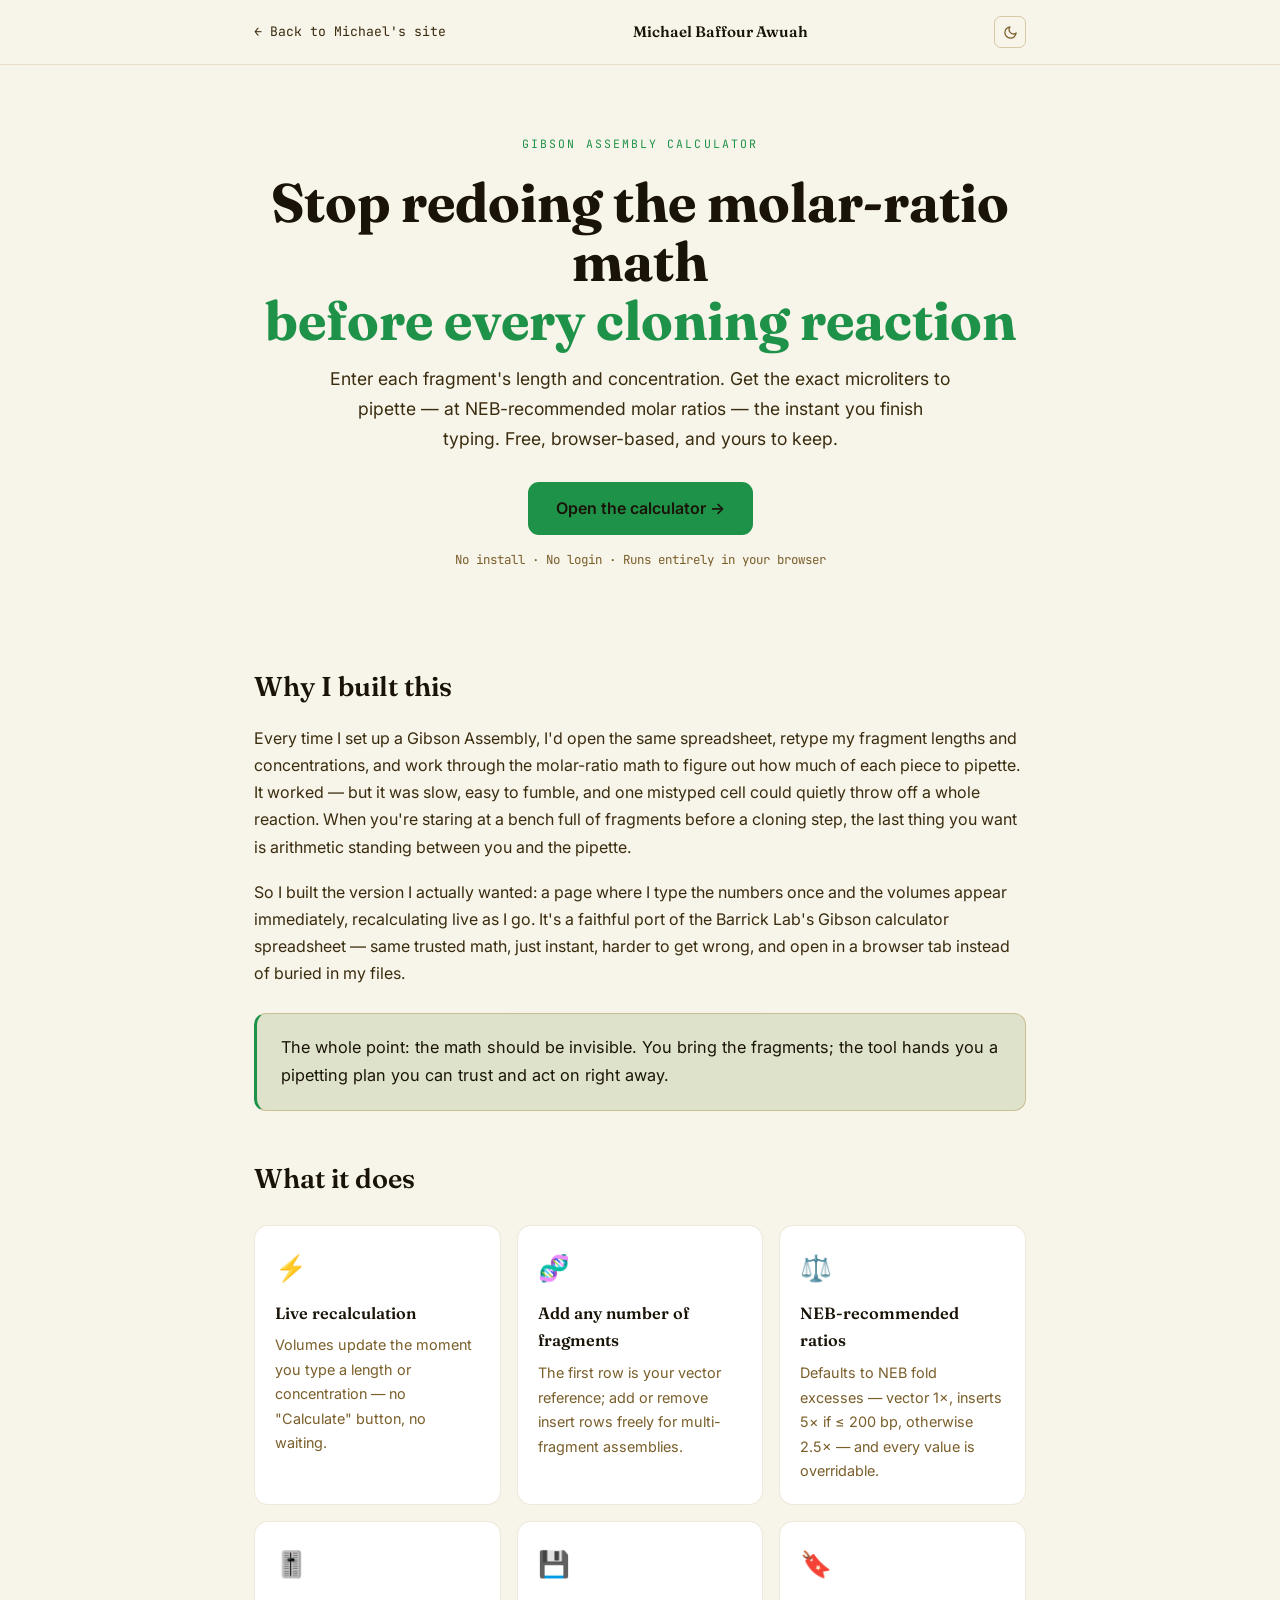
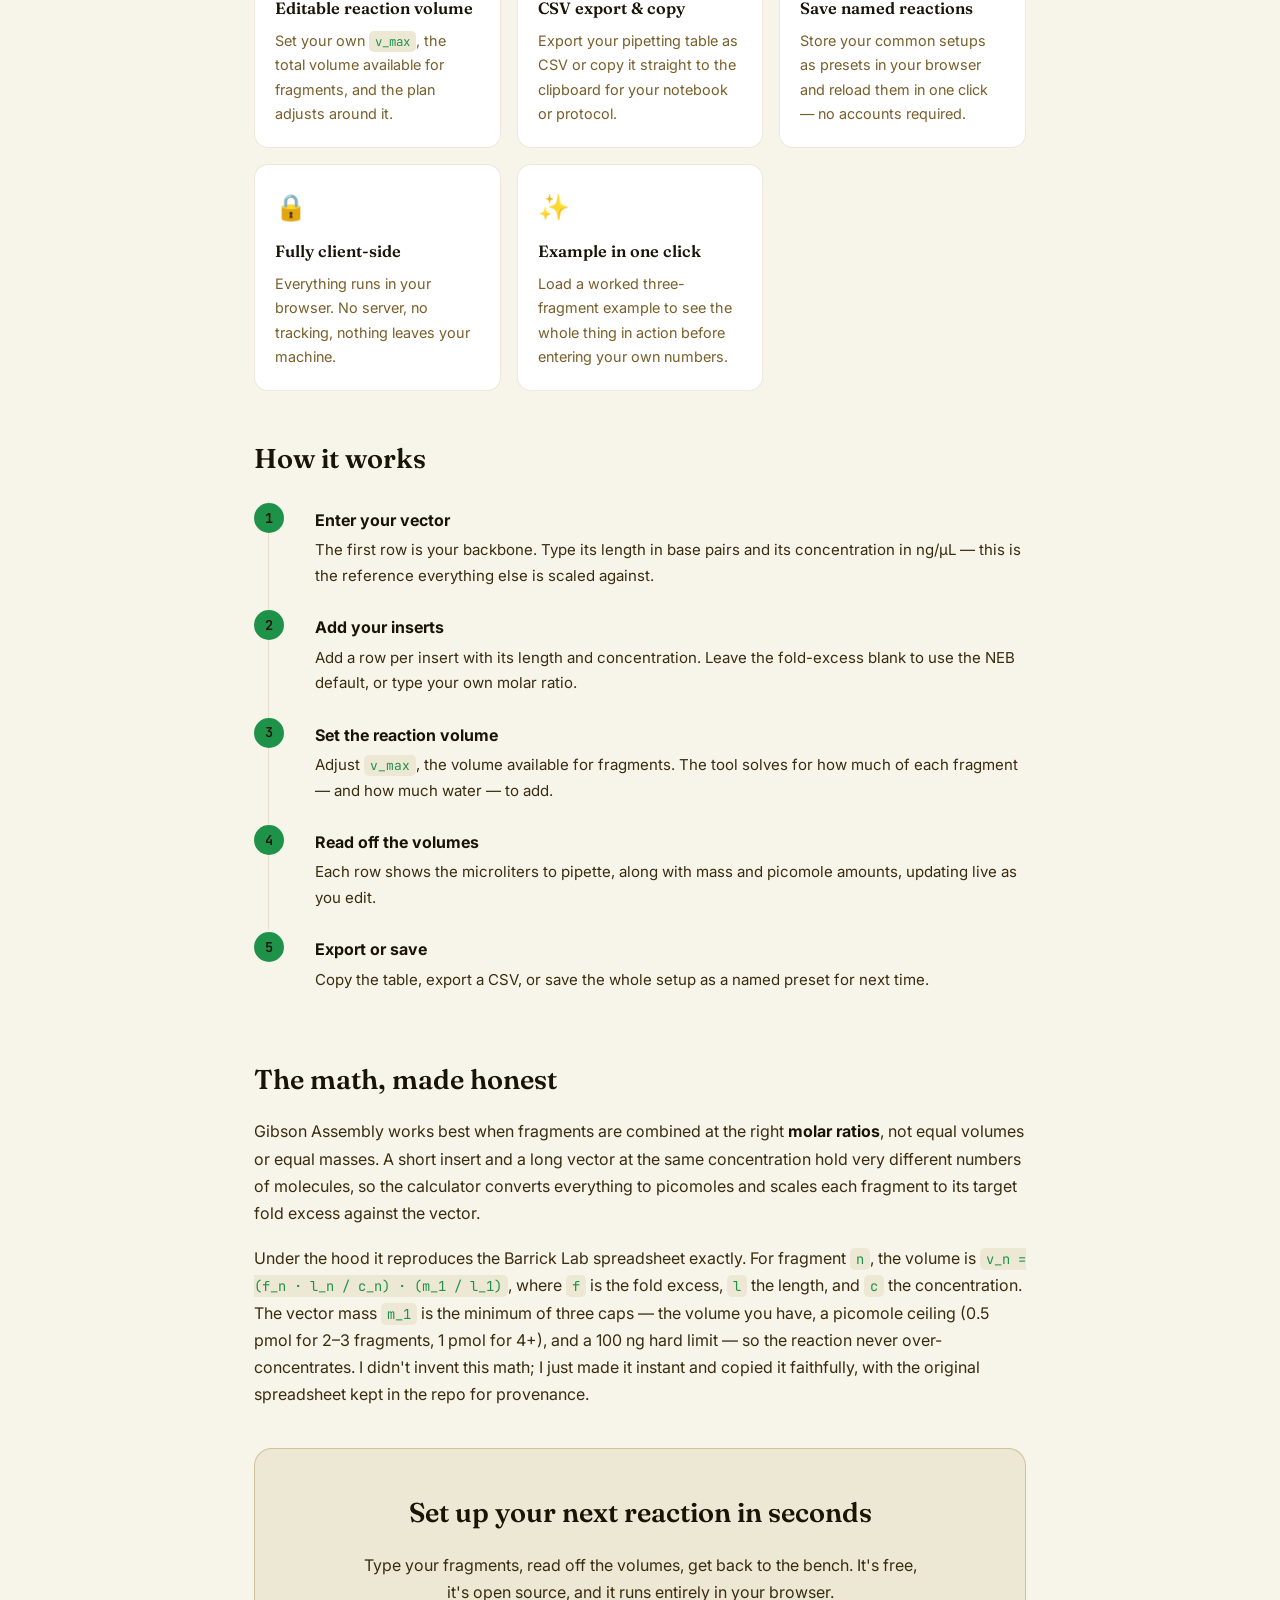
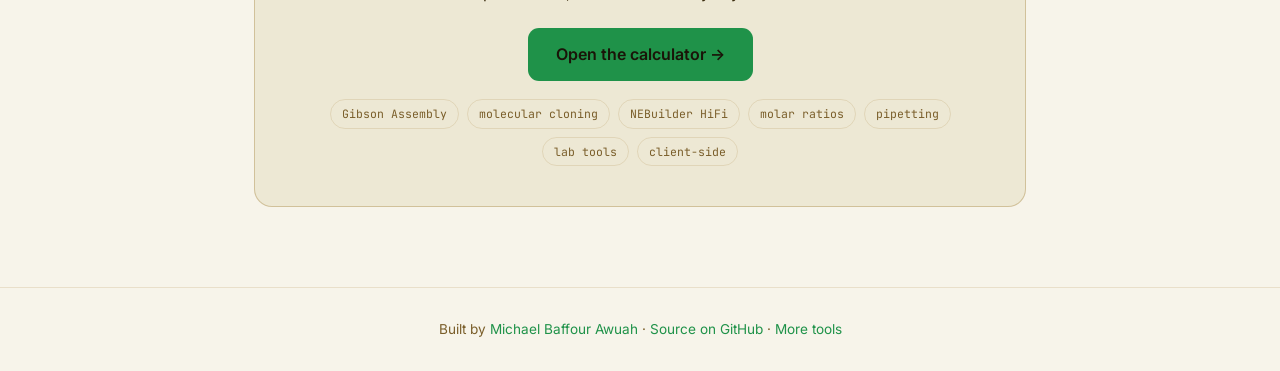
==== blog.html @ 3c0ad907 "Add blog/landing post for Gibson Assembly Calculator A warm, first-person landing page (blog.html) e" ====
<!DOCTYPE html>
<html lang="en">
<head>
    <meta charset="UTF-8">
    <meta name="viewport" content="width=device-width, initial-scale=1.0">
    <meta name="description" content="A free, browser-based Gibson Assembly calculator. Enter fragment lengths and concentrations, get exact pipetting volumes at NEB-recommended molar ratios. Export CSV, save reactions, runs entirely client-side.">
    <meta property="og:title" content="Gibson Assembly Calculator — pipetting volumes at NEB molar ratios, instantly">
    <meta property="og:description" content="A free, browser-based Gibson Assembly calculator. Enter fragment lengths and concentrations, get exact pipetting volumes at NEB-recommended molar ratios. Export CSV, save reactions, runs entirely client-side.">
    <meta property="og:type" content="article">
    <meta property="og:url" content="https://mbaffour.github.io/gibson-assembly-calculator/blog.html">
    <meta name="twitter:card" content="summary">
    <title>Gibson Assembly Calculator — pipetting volumes at NEB molar ratios, instantly</title>
    <link rel="icon" type="image/svg+xml" href="data:image/svg+xml;utf8,<svg xmlns='http://www.w3.org/2000/svg' viewBox='0 0 32 32'><polygon points='16,5 25,10 25,18 16,23 7,18 7,10' fill='%231f9249' stroke='%231f9249' stroke-width='1.5'/><line x1='16' y1='23' x2='16' y2='28' stroke='%231f9249' stroke-width='2' stroke-linecap='round'/><line x1='13' y1='28' x2='19' y2='28' stroke='%231f9249' stroke-width='2' stroke-linecap='round'/></svg>">
    <link rel="preconnect" href="https://fonts.googleapis.com">
    <link rel="preconnect" href="https://fonts.gstatic.com" crossorigin>
    <link href="https://fonts.googleapis.com/css2?family=Fraunces:ital,opsz,wght@0,9..144,400;0,9..144,600;0,9..144,700;1,9..144,500&family=Inter:wght@400;500;600;700&family=JetBrains+Mono:wght@400;500&display=swap" rel="stylesheet">
    <style>
        :root {
            --bg: #121009; --bg-2: #1a160c; --bg-card: #221c0e; --bg-card-hover: #2c2412;
            --border: rgba(244,196,48,0.13); --border-strong: rgba(244,196,48,0.26);
            --gold: #f4c430; --green: #1f9249; --red: #d4324b;
            --ink: #f5edd8; --ink-2: #d8c98c; --ink-3: #a08652;
            --accent: #1f9249;
            --font-display: 'Fraunces','Georgia',serif;
            --font-body: 'Inter','Segoe UI',sans-serif;
            --font-mono: 'JetBrains Mono','Courier New',monospace;
            --container: 820px;
        }
        html[data-theme="light"] {
            --bg: #f7f4ea; --bg-2: #ede8d4; --bg-card: #ffffff; --bg-card-hover: #fffaed;
            --border: rgba(164,130,58,0.18); --border-strong: rgba(164,130,58,0.38);
            --gold: #9a6e00; --green: #0f6a2e; --red: #a01a30;
            --ink: #1a1408; --ink-2: #3a2c0e; --ink-3: #7a5e2a;
        }
        * { box-sizing: border-box; margin: 0; padding: 0; }
        body { background: var(--bg); color: var(--ink); font-family: var(--font-body); line-height: 1.7; -webkit-font-smoothing: antialiased; }
        a { color: inherit; }
        a:focus-visible, button:focus-visible { outline: 2px solid var(--accent); outline-offset: 3px; border-radius: 4px; }
        .wrap { max-width: var(--container); margin: 0 auto; padding: 0 24px; }
        .topbar { border-bottom: 1px solid var(--border); padding: 16px 0; position: sticky; top: 0; background: color-mix(in srgb, var(--bg) 88%, transparent); backdrop-filter: blur(10px); z-index: 10; }
        .topbar .wrap { display: flex; align-items: center; justify-content: space-between; gap: 1rem; }
        .back { font-family: var(--font-mono); font-size: 0.82rem; color: var(--ink-2); text-decoration: none; transition: color 0.2s; }
        .back:hover { color: var(--accent); }
        .brand { font-family: var(--font-display); font-weight: 600; font-size: 0.95rem; }
        .theme-toggle { display:inline-flex;align-items:center;justify-content:center;width:32px;height:32px;border-radius:7px;border:1px solid var(--border-strong);background:transparent;color:var(--ink-3);cursor:pointer;transition:all .2s; }
        .theme-toggle:hover { color:var(--accent);border-color:var(--accent); }
        .theme-toggle .ti-sun { display:block; } .theme-toggle .ti-moon { display:none; }
        html[data-theme="light"] .theme-toggle .ti-sun { display:none; } html[data-theme="light"] .theme-toggle .ti-moon { display:block; }

        .hero { padding: 64px 0 40px; text-align: center; }
        .eyebrow { font-family: var(--font-mono); font-size: 0.72rem; letter-spacing: 0.18em; text-transform: uppercase; color: var(--accent); }
        .hero h1 { font-family: var(--font-display); font-size: clamp(2.2rem, 6vw, 3.4rem); font-weight: 700; line-height: 1.08; margin: 18px 0 14px; }
        .hero h1 span { color: var(--accent); }
        .hero .lede { color: var(--ink-2); max-width: 620px; margin: 0 auto 28px; font-size: 1.1rem; }
        .hero-cta { display: inline-block; background: var(--accent); color: #1a1408; font-weight: 600; text-decoration: none; padding: 13px 28px; border-radius: 11px; transition: transform .15s, box-shadow .15s; }
        .hero-cta:hover { transform: translateY(-2px); box-shadow: 0 10px 30px color-mix(in srgb, var(--accent) 40%, transparent); }
        .hero-sub { margin-top: 14px; font-family: var(--font-mono); font-size: 0.78rem; color: var(--ink-3); }

        article { padding: 8px 0 40px; }
        article h2 { font-family: var(--font-display); font-size: 1.7rem; font-weight: 600; margin: 44px 0 16px; }
        article h3 { font-family: var(--font-display); font-size: 1.15rem; font-weight: 600; margin: 8px 0 6px; }
        article p { color: var(--ink-2); margin-bottom: 18px; }
        article strong { color: var(--ink); }
        article code { font-family: var(--font-mono); font-size: 0.86em; background: var(--bg-2); padding: 2px 6px; border-radius: 5px; color: var(--accent); }
        .callout { background: color-mix(in srgb, var(--accent) 7%, var(--bg-2)); border: 1px solid var(--border-strong); border-left: 3px solid var(--accent); border-radius: 12px; padding: 20px 24px; margin: 26px 0; }
        .callout p { margin: 0; color: var(--ink); font-size: 1.02rem; }
        .feature-grid { display: grid; grid-template-columns: repeat(auto-fill, minmax(230px, 1fr)); gap: 16px; margin: 24px 0; }
        .feature-card { background: var(--bg-card); border: 1px solid var(--border); border-radius: 14px; padding: 20px; transition: transform .2s, border-color .2s, background .2s; }
        .feature-card:hover { transform: translateY(-3px); border-color: var(--border-strong); background: var(--bg-card-hover); }
        .feature-card .icon { font-size: 1.6rem; display: block; margin-bottom: 10px; }
        .feature-card h3 { margin: 0 0 6px; font-size: 1.02rem; }
        .feature-card p { margin: 0; font-size: 0.9rem; color: var(--ink-3); }
        .steps { counter-reset: step; list-style: none; margin: 20px 0; }
        .steps li { position: relative; padding: 6px 0 20px 46px; border-left: 1px solid var(--border); margin-left: 14px; }
        .steps li::before { counter-increment: step; content: counter(step); position: absolute; left: -15px; top: 2px; width: 30px; height: 30px; border-radius: 50%; background: var(--accent); color: #1a1408; font-family: var(--font-mono); font-weight: 600; font-size: 0.85rem; display: flex; align-items: center; justify-content: center; }
        .steps li:last-child { border-left-color: transparent; }
        .steps li strong { display: block; margin-bottom: 3px; color: var(--ink); }
        .steps li p { margin: 0; font-size: 0.94rem; }
        .end-cta { text-align: center; background: var(--bg-2); border: 1px solid var(--border-strong); border-radius: 18px; padding: 40px 28px; margin: 40px 0; }
        .end-cta h2 { margin-top: 0; }
        .tag-row { display: flex; flex-wrap: wrap; gap: 8px; justify-content: center; margin: 18px 0 0; }
        .tag { font-family: var(--font-mono); font-size: 0.72rem; color: var(--ink-3); border: 1px solid var(--border); border-radius: 999px; padding: 4px 11px; }
        footer { border-top: 1px solid var(--border); padding: 30px 0; text-align: center; color: var(--ink-3); font-size: 0.85rem; }
        footer a { color: var(--accent); text-decoration: none; }
        @media (max-width: 600px) { .hero { padding: 40px 0 28px; } article h2 { font-size: 1.4rem; } }
    </style>
    <script>(function(){var s=localStorage.getItem('theme');var d=window.matchMedia('(prefers-color-scheme: dark)').matches;document.documentElement.setAttribute('data-theme',s||(d?'dark':'light'));})()</script>
</head>
<body>
    <div class="topbar">
        <div class="wrap">
            <a href="https://mbaffour.github.io/#tools" class="back">← Back to Michael's site</a>
            <span class="brand">Michael Baffour Awuah</span>
            <button class="theme-toggle" id="themeToggle" aria-label="Toggle light/dark mode" title="Toggle light/dark mode">
                <svg class="ti-sun" width="15" height="15" viewBox="0 0 24 24" fill="none" stroke="currentColor" stroke-width="2" stroke-linecap="round" stroke-linejoin="round" aria-hidden="true"><circle cx="12" cy="12" r="5"/><line x1="12" y1="1" x2="12" y2="3"/><line x1="12" y1="21" x2="12" y2="23"/><line x1="4.22" y1="4.22" x2="5.64" y2="5.64"/><line x1="18.36" y1="18.36" x2="19.78" y2="19.78"/><line x1="1" y1="12" x2="3" y2="12"/><line x1="21" y1="12" x2="23" y2="12"/><line x1="4.22" y1="19.78" x2="5.64" y2="18.36"/><line x1="18.36" y1="5.64" x2="19.78" y2="4.22"/></svg>
                <svg class="ti-moon" width="15" height="15" viewBox="0 0 24 24" fill="none" stroke="currentColor" stroke-width="2" stroke-linecap="round" stroke-linejoin="round" aria-hidden="true"><path d="M21 12.79A9 9 0 1 1 11.21 3 7 7 0 0 0 21 12.79z"/></svg>
            </button>
        </div>
    </div>

    <header class="hero">
        <div class="wrap">
            <span class="eyebrow">Gibson Assembly Calculator</span>
            <h1>Stop redoing the molar-ratio math<br><span>before every cloning reaction</span></h1>
            <p class="lede">Enter each fragment's length and concentration. Get the exact microliters to pipette — at NEB-recommended molar ratios — the instant you finish typing. Free, browser-based, and yours to keep.</p>
            <a class="hero-cta" href="https://mbaffour.github.io/gibson-assembly-calculator/">Open the calculator →</a>
            <div class="hero-sub">No install · No login · Runs entirely in your browser</div>
        </div>
    </header>

    <div class="wrap">
        <article>
            <h2>Why I built this</h2>
            <p>Every time I set up a Gibson Assembly, I'd open the same spreadsheet, retype my fragment lengths and concentrations, and work through the molar-ratio math to figure out how much of each piece to pipette. It worked — but it was slow, easy to fumble, and one mistyped cell could quietly throw off a whole reaction. When you're staring at a bench full of fragments before a cloning step, the last thing you want is arithmetic standing between you and the pipette.</p>
            <p>So I built the version I actually wanted: a page where I type the numbers once and the volumes appear immediately, recalculating live as I go. It's a faithful port of the Barrick Lab's Gibson calculator spreadsheet — same trusted math, just instant, harder to get wrong, and open in a browser tab instead of buried in my files.</p>
            <div class="callout"><p>The whole point: the math should be invisible. You bring the fragments; the tool hands you a pipetting plan you can trust and act on right away.</p></div>

            <h2>What it does</h2>
            <div class="feature-grid">
                <div class="feature-card"><span class="icon">⚡</span><h3>Live recalculation</h3><p>Volumes update the moment you type a length or concentration — no "Calculate" button, no waiting.</p></div>
                <div class="feature-card"><span class="icon">🧬</span><h3>Add any number of fragments</h3><p>The first row is your vector reference; add or remove insert rows freely for multi-fragment assemblies.</p></div>
                <div class="feature-card"><span class="icon">⚖️</span><h3>NEB-recommended ratios</h3><p>Defaults to NEB fold excesses — vector 1×, inserts 5× if ≤ 200 bp, otherwise 2.5× — and every value is overridable.</p></div>
                <div class="feature-card"><span class="icon">🎚️</span><h3>Editable reaction volume</h3><p>Set your own <code>v_max</code>, the total volume available for fragments, and the plan adjusts around it.</p></div>
                <div class="feature-card"><span class="icon">💾</span><h3>CSV export & copy</h3><p>Export your pipetting table as CSV or copy it straight to the clipboard for your notebook or protocol.</p></div>
                <div class="feature-card"><span class="icon">🔖</span><h3>Save named reactions</h3><p>Store your common setups as presets in your browser and reload them in one click — no accounts required.</p></div>
                <div class="feature-card"><span class="icon">🔒</span><h3>Fully client-side</h3><p>Everything runs in your browser. No server, no tracking, nothing leaves your machine.</p></div>
                <div class="feature-card"><span class="icon">✨</span><h3>Example in one click</h3><p>Load a worked three-fragment example to see the whole thing in action before entering your own numbers.</p></div>
            </div>

            <h2>How it works</h2>
            <ol class="steps">
                <li><strong>Enter your vector</strong><p>The first row is your backbone. Type its length in base pairs and its concentration in ng/µL — this is the reference everything else is scaled against.</p></li>
                <li><strong>Add your inserts</strong><p>Add a row per insert with its length and concentration. Leave the fold-excess blank to use the NEB default, or type your own molar ratio.</p></li>
                <li><strong>Set the reaction volume</strong><p>Adjust <code>v_max</code>, the volume available for fragments. The tool solves for how much of each fragment — and how much water — to add.</p></li>
                <li><strong>Read off the volumes</strong><p>Each row shows the microliters to pipette, along with mass and picomole amounts, updating live as you edit.</p></li>
                <li><strong>Export or save</strong><p>Copy the table, export a CSV, or save the whole setup as a named preset for next time.</p></li>
            </ol>

            <h2>The math, made honest</h2>
            <p>Gibson Assembly works best when fragments are combined at the right <strong>molar ratios</strong>, not equal volumes or equal masses. A short insert and a long vector at the same concentration hold very different numbers of molecules, so the calculator converts everything to picomoles and scales each fragment to its target fold excess against the vector.</p>
            <p>Under the hood it reproduces the Barrick Lab spreadsheet exactly. For fragment <code>n</code>, the volume is <code>v_n = (f_n · l_n / c_n) · (m_1 / l_1)</code>, where <code>f</code> is the fold excess, <code>l</code> the length, and <code>c</code> the concentration. The vector mass <code>m_1</code> is the minimum of three caps — the volume you have, a picomole ceiling (0.5 pmol for 2–3 fragments, 1 pmol for 4+), and a 100 ng hard limit — so the reaction never over-concentrates. I didn't invent this math; I just made it instant and copied it faithfully, with the original spreadsheet kept in the repo for provenance.</p>

            <div class="end-cta">
                <h2>Set up your next reaction in seconds</h2>
                <p style="color:var(--ink-2);max-width:560px;margin:0 auto;">Type your fragments, read off the volumes, get back to the bench. It's free, it's open source, and it runs entirely in your browser.</p>
                <div style="margin-top:22px;"><a class="hero-cta" href="https://mbaffour.github.io/gibson-assembly-calculator/">Open the calculator →</a></div>
                <div class="tag-row"><span class="tag">Gibson Assembly</span><span class="tag">molecular cloning</span><span class="tag">NEBuilder HiFi</span><span class="tag">molar ratios</span><span class="tag">pipetting</span><span class="tag">lab tools</span><span class="tag">client-side</span></div>
            </div>
        </article>
    </div>

    <footer>
        <div class="wrap">
            Built by <a href="https://mbaffour.github.io/">Michael Baffour Awuah</a> · <a href="https://github.com/mbaffour/gibson-assembly-calculator" target="_blank" rel="noopener">Source on GitHub</a> · <a href="https://mbaffour.github.io/#tools">More tools</a>
        </div>
    </footer>

    <script>
        (function () {
            var btn = document.getElementById('themeToggle');
            if (!btn) return;
            btn.addEventListener('click', function () {
                var next = document.documentElement.getAttribute('data-theme') === 'dark' ? 'light' : 'dark';
                document.documentElement.setAttribute('data-theme', next);
                localStorage.setItem('theme', next);
            });
        })();
    </script>
</body>
</html>
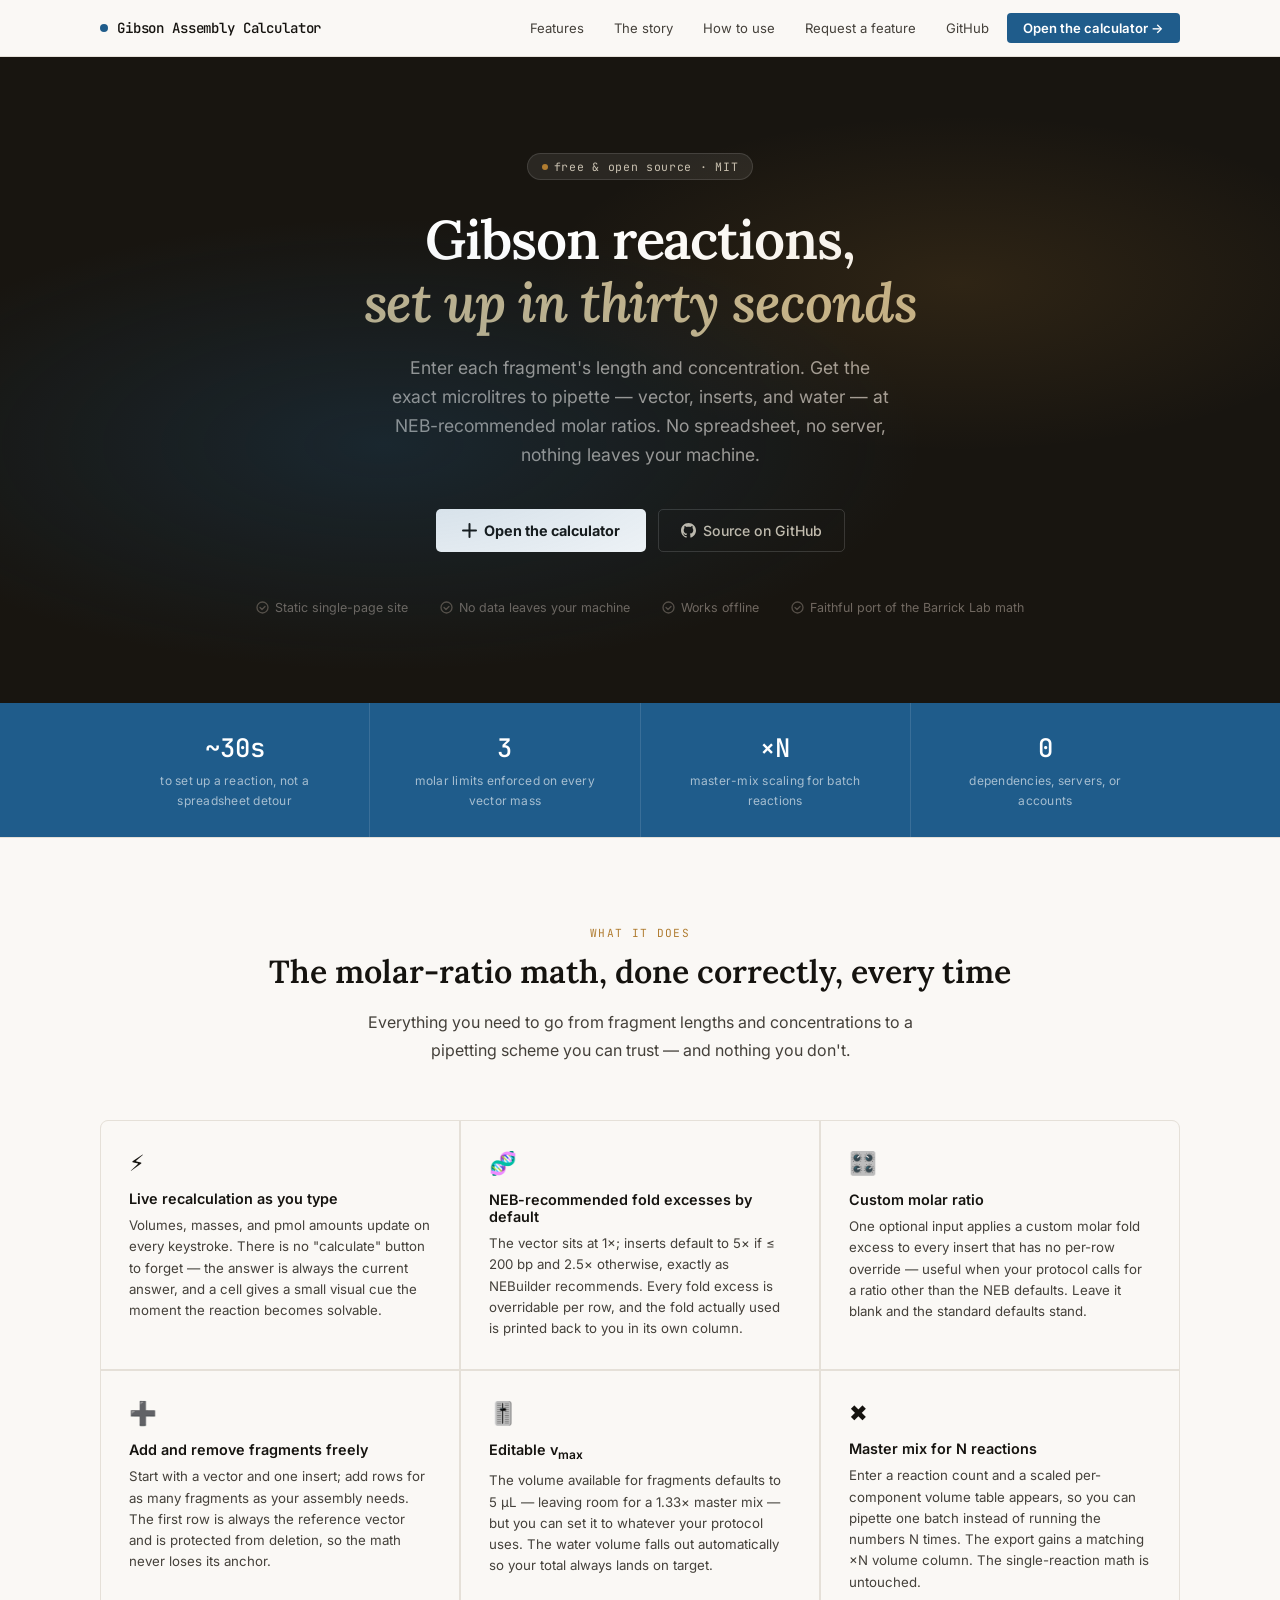
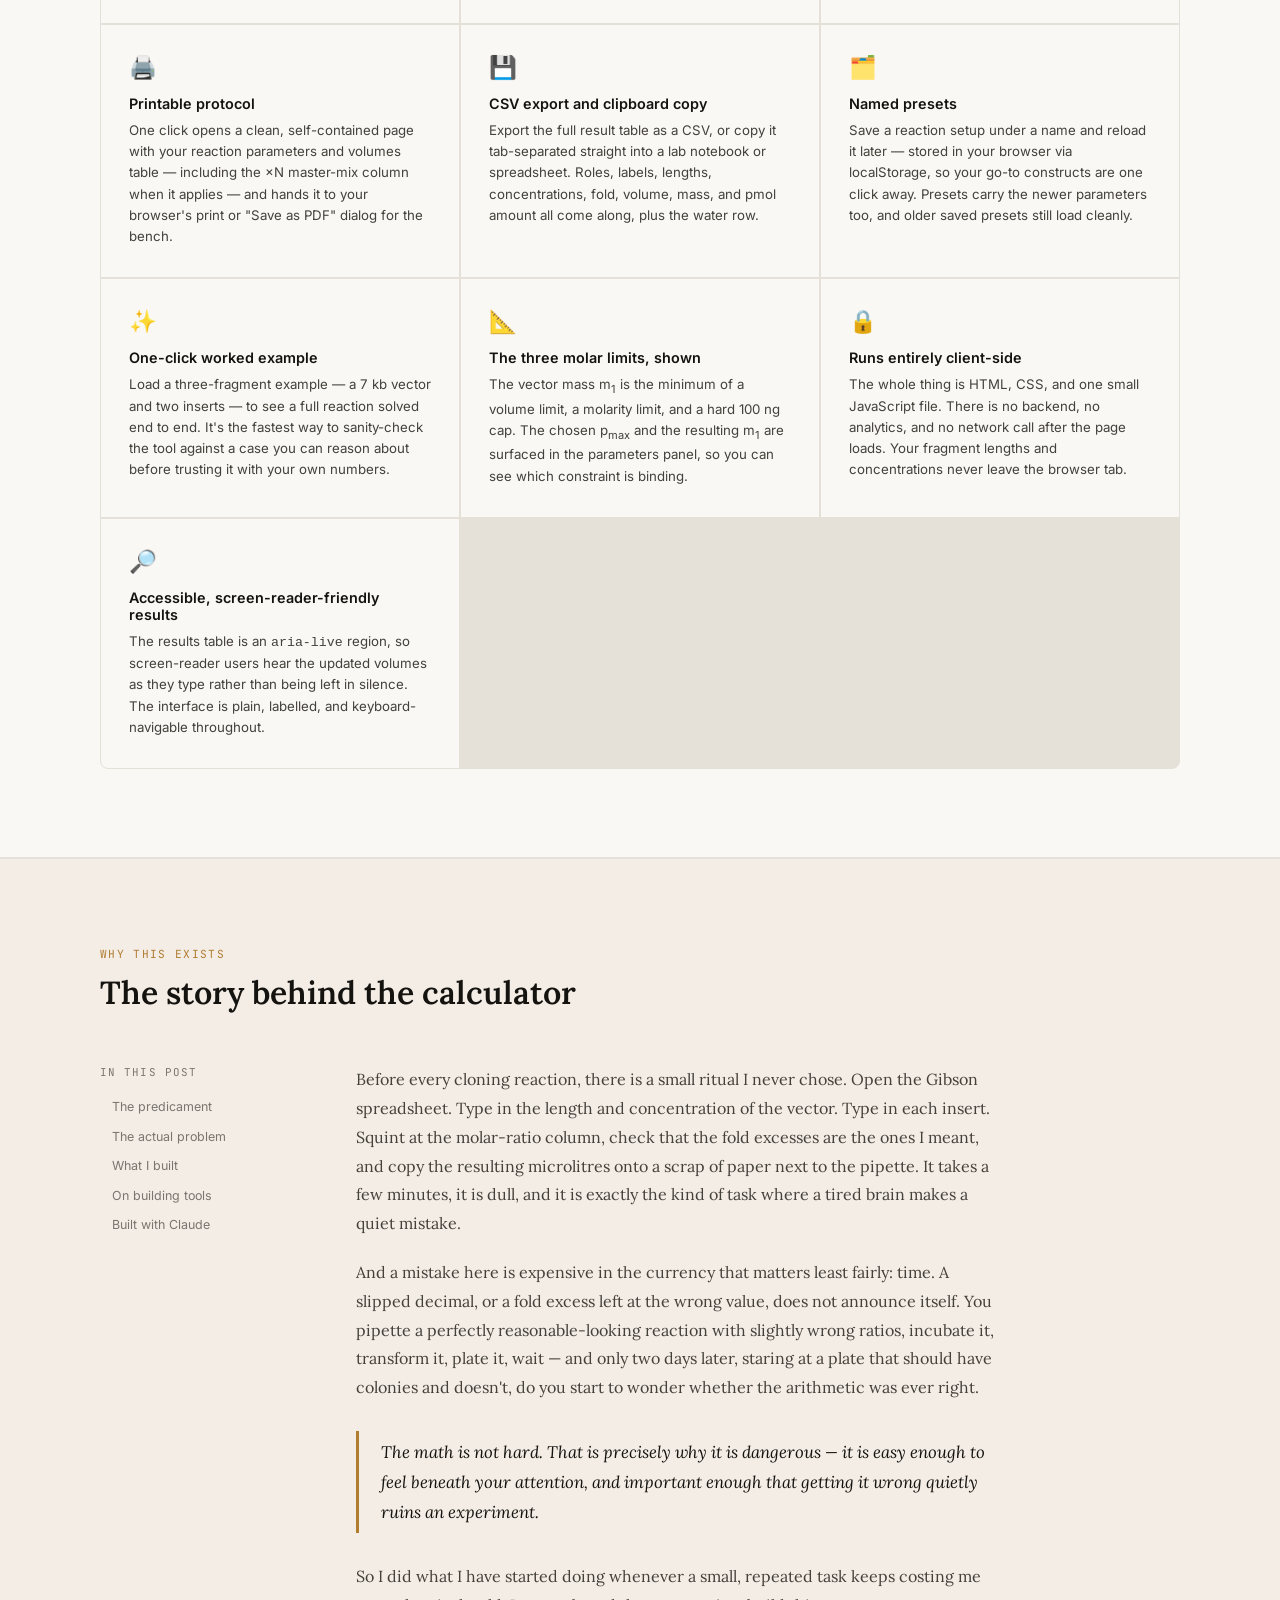
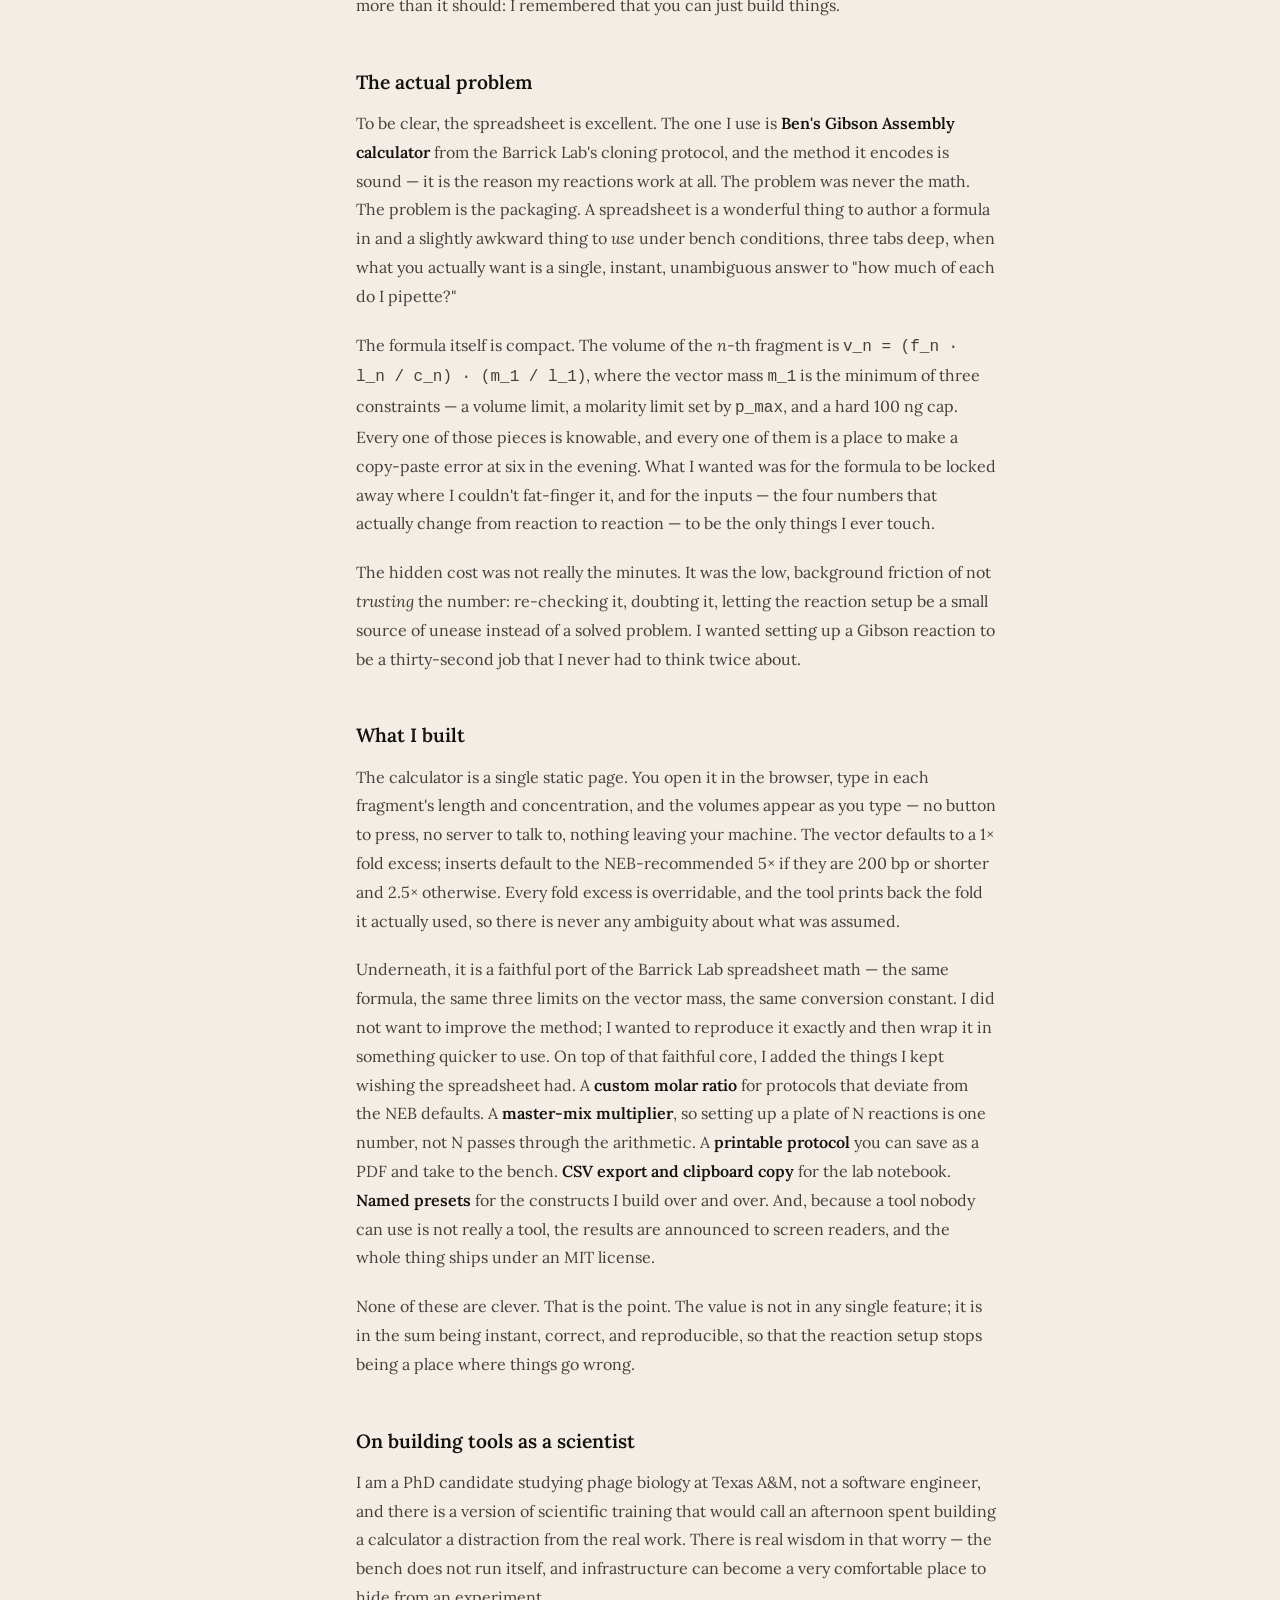
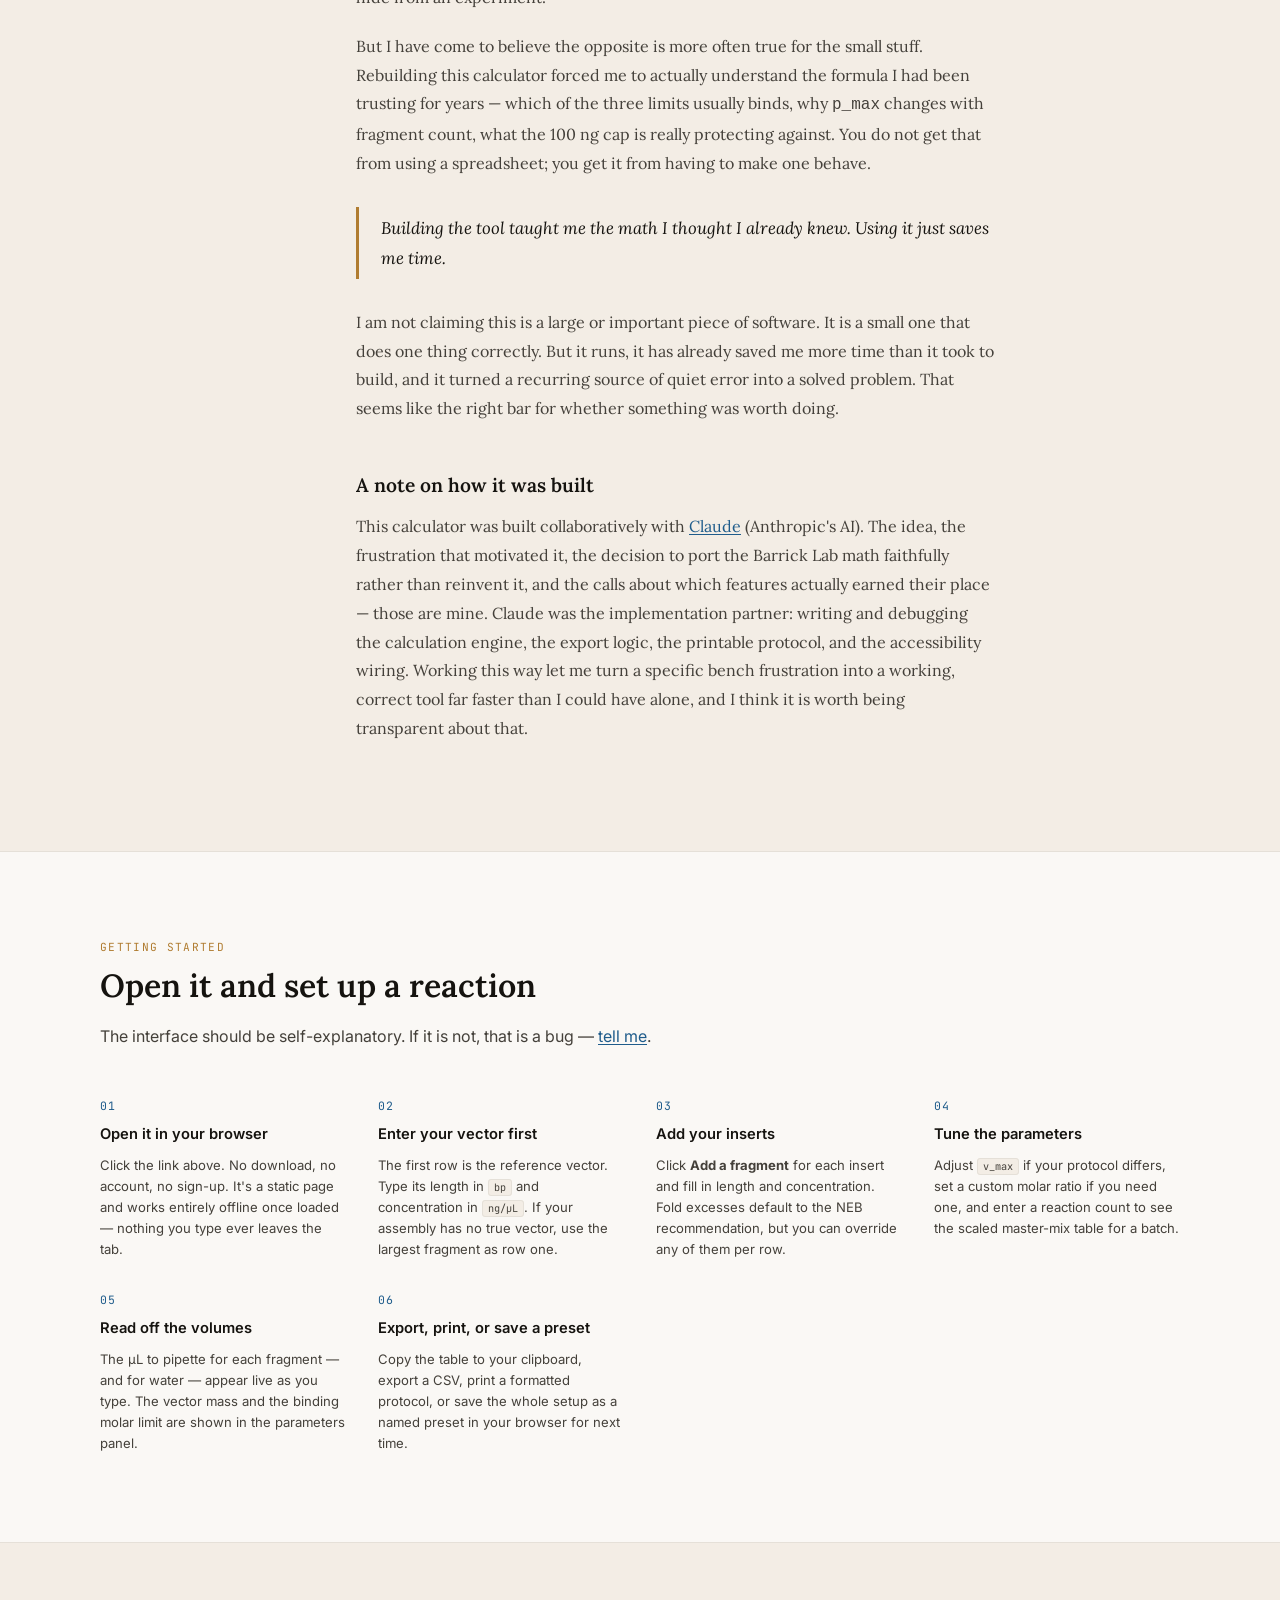
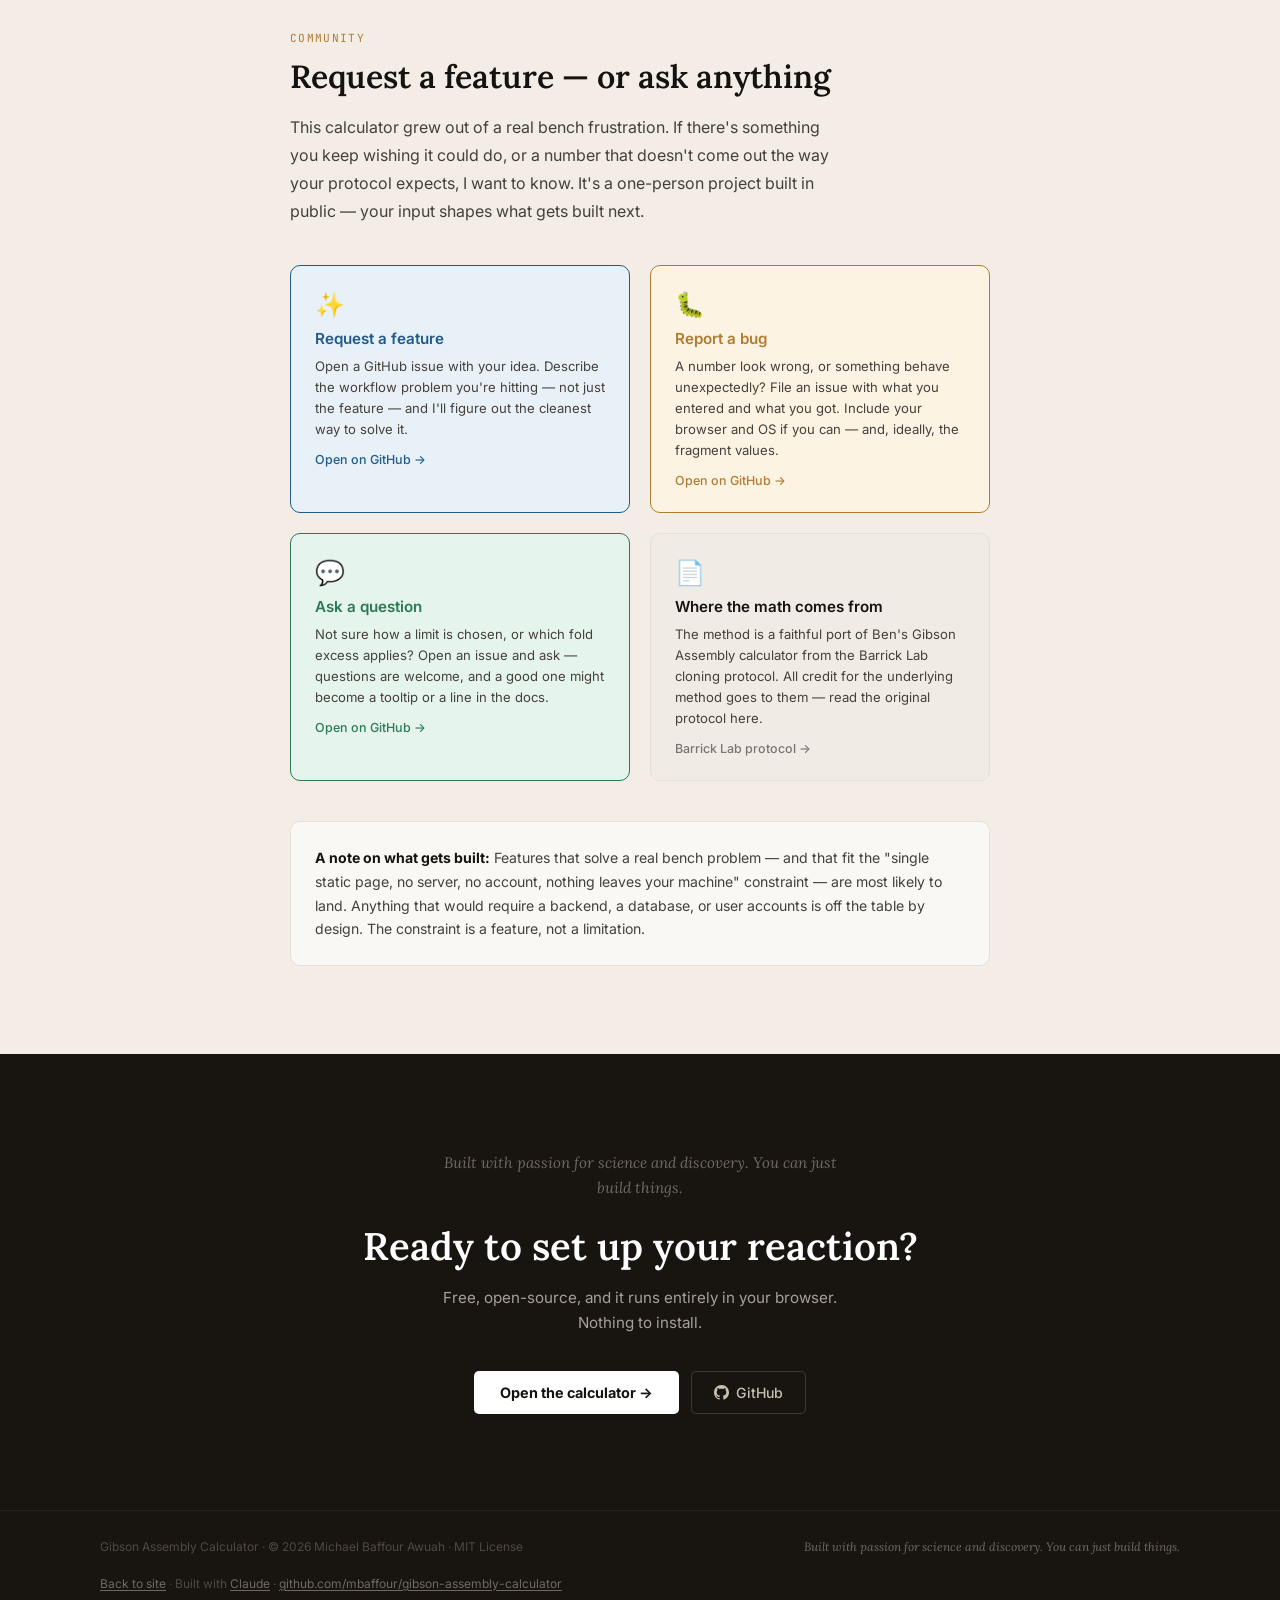
==== commit 757c6225: "Add FigureLab-styled editorial landing page (blog.html) Reproduces the shared FigureLab blog design " ====
--- a/blog.html
+++ b/blog.html
@@ -1,170 +1,783 @@
 <!DOCTYPE html>
 <html lang="en">
 <head>
-    <meta charset="UTF-8">
-    <meta name="viewport" content="width=device-width, initial-scale=1.0">
-    <meta name="description" content="A free, browser-based Gibson Assembly calculator. Enter fragment lengths and concentrations, get exact pipetting volumes at NEB-recommended molar ratios. Export CSV, save reactions, runs entirely client-side.">
-    <meta property="og:title" content="Gibson Assembly Calculator — pipetting volumes at NEB molar ratios, instantly">
-    <meta property="og:description" content="A free, browser-based Gibson Assembly calculator. Enter fragment lengths and concentrations, get exact pipetting volumes at NEB-recommended molar ratios. Export CSV, save reactions, runs entirely client-side.">
-    <meta property="og:type" content="article">
-    <meta property="og:url" content="https://mbaffour.github.io/gibson-assembly-calculator/blog.html">
-    <meta name="twitter:card" content="summary">
-    <title>Gibson Assembly Calculator — pipetting volumes at NEB molar ratios, instantly</title>
-    <link rel="icon" type="image/svg+xml" href="data:image/svg+xml;utf8,<svg xmlns='http://www.w3.org/2000/svg' viewBox='0 0 32 32'><polygon points='16,5 25,10 25,18 16,23 7,18 7,10' fill='%231f9249' stroke='%231f9249' stroke-width='1.5'/><line x1='16' y1='23' x2='16' y2='28' stroke='%231f9249' stroke-width='2' stroke-linecap='round'/><line x1='13' y1='28' x2='19' y2='28' stroke='%231f9249' stroke-width='2' stroke-linecap='round'/></svg>">
-    <link rel="preconnect" href="https://fonts.googleapis.com">
-    <link rel="preconnect" href="https://fonts.gstatic.com" crossorigin>
-    <link href="https://fonts.googleapis.com/css2?family=Fraunces:ital,opsz,wght@0,9..144,400;0,9..144,600;0,9..144,700;1,9..144,500&family=Inter:wght@400;500;600;700&family=JetBrains+Mono:wght@400;500&display=swap" rel="stylesheet">
-    <style>
-        :root {
-            --bg: #121009; --bg-2: #1a160c; --bg-card: #221c0e; --bg-card-hover: #2c2412;
-            --border: rgba(244,196,48,0.13); --border-strong: rgba(244,196,48,0.26);
-            --gold: #f4c430; --green: #1f9249; --red: #d4324b;
-            --ink: #f5edd8; --ink-2: #d8c98c; --ink-3: #a08652;
-            --accent: #1f9249;
-            --font-display: 'Fraunces','Georgia',serif;
-            --font-body: 'Inter','Segoe UI',sans-serif;
-            --font-mono: 'JetBrains Mono','Courier New',monospace;
-            --container: 820px;
-        }
-        html[data-theme="light"] {
-            --bg: #f7f4ea; --bg-2: #ede8d4; --bg-card: #ffffff; --bg-card-hover: #fffaed;
-            --border: rgba(164,130,58,0.18); --border-strong: rgba(164,130,58,0.38);
-            --gold: #9a6e00; --green: #0f6a2e; --red: #a01a30;
-            --ink: #1a1408; --ink-2: #3a2c0e; --ink-3: #7a5e2a;
-        }
-        * { box-sizing: border-box; margin: 0; padding: 0; }
-        body { background: var(--bg); color: var(--ink); font-family: var(--font-body); line-height: 1.7; -webkit-font-smoothing: antialiased; }
-        a { color: inherit; }
-        a:focus-visible, button:focus-visible { outline: 2px solid var(--accent); outline-offset: 3px; border-radius: 4px; }
-        .wrap { max-width: var(--container); margin: 0 auto; padding: 0 24px; }
-        .topbar { border-bottom: 1px solid var(--border); padding: 16px 0; position: sticky; top: 0; background: color-mix(in srgb, var(--bg) 88%, transparent); backdrop-filter: blur(10px); z-index: 10; }
-        .topbar .wrap { display: flex; align-items: center; justify-content: space-between; gap: 1rem; }
-        .back { font-family: var(--font-mono); font-size: 0.82rem; color: var(--ink-2); text-decoration: none; transition: color 0.2s; }
-        .back:hover { color: var(--accent); }
-        .brand { font-family: var(--font-display); font-weight: 600; font-size: 0.95rem; }
-        .theme-toggle { display:inline-flex;align-items:center;justify-content:center;width:32px;height:32px;border-radius:7px;border:1px solid var(--border-strong);background:transparent;color:var(--ink-3);cursor:pointer;transition:all .2s; }
-        .theme-toggle:hover { color:var(--accent);border-color:var(--accent); }
-        .theme-toggle .ti-sun { display:block; } .theme-toggle .ti-moon { display:none; }
-        html[data-theme="light"] .theme-toggle .ti-sun { display:none; } html[data-theme="light"] .theme-toggle .ti-moon { display:block; }
-
-        .hero { padding: 64px 0 40px; text-align: center; }
-        .eyebrow { font-family: var(--font-mono); font-size: 0.72rem; letter-spacing: 0.18em; text-transform: uppercase; color: var(--accent); }
-        .hero h1 { font-family: var(--font-display); font-size: clamp(2.2rem, 6vw, 3.4rem); font-weight: 700; line-height: 1.08; margin: 18px 0 14px; }
-        .hero h1 span { color: var(--accent); }
-        .hero .lede { color: var(--ink-2); max-width: 620px; margin: 0 auto 28px; font-size: 1.1rem; }
-        .hero-cta { display: inline-block; background: var(--accent); color: #1a1408; font-weight: 600; text-decoration: none; padding: 13px 28px; border-radius: 11px; transition: transform .15s, box-shadow .15s; }
-        .hero-cta:hover { transform: translateY(-2px); box-shadow: 0 10px 30px color-mix(in srgb, var(--accent) 40%, transparent); }
-        .hero-sub { margin-top: 14px; font-family: var(--font-mono); font-size: 0.78rem; color: var(--ink-3); }
-
-        article { padding: 8px 0 40px; }
-        article h2 { font-family: var(--font-display); font-size: 1.7rem; font-weight: 600; margin: 44px 0 16px; }
-        article h3 { font-family: var(--font-display); font-size: 1.15rem; font-weight: 600; margin: 8px 0 6px; }
-        article p { color: var(--ink-2); margin-bottom: 18px; }
-        article strong { color: var(--ink); }
-        article code { font-family: var(--font-mono); font-size: 0.86em; background: var(--bg-2); padding: 2px 6px; border-radius: 5px; color: var(--accent); }
-        .callout { background: color-mix(in srgb, var(--accent) 7%, var(--bg-2)); border: 1px solid var(--border-strong); border-left: 3px solid var(--accent); border-radius: 12px; padding: 20px 24px; margin: 26px 0; }
-        .callout p { margin: 0; color: var(--ink); font-size: 1.02rem; }
-        .feature-grid { display: grid; grid-template-columns: repeat(auto-fill, minmax(230px, 1fr)); gap: 16px; margin: 24px 0; }
-        .feature-card { background: var(--bg-card); border: 1px solid var(--border); border-radius: 14px; padding: 20px; transition: transform .2s, border-color .2s, background .2s; }
-        .feature-card:hover { transform: translateY(-3px); border-color: var(--border-strong); background: var(--bg-card-hover); }
-        .feature-card .icon { font-size: 1.6rem; display: block; margin-bottom: 10px; }
-        .feature-card h3 { margin: 0 0 6px; font-size: 1.02rem; }
-        .feature-card p { margin: 0; font-size: 0.9rem; color: var(--ink-3); }
-        .steps { counter-reset: step; list-style: none; margin: 20px 0; }
-        .steps li { position: relative; padding: 6px 0 20px 46px; border-left: 1px solid var(--border); margin-left: 14px; }
-        .steps li::before { counter-increment: step; content: counter(step); position: absolute; left: -15px; top: 2px; width: 30px; height: 30px; border-radius: 50%; background: var(--accent); color: #1a1408; font-family: var(--font-mono); font-weight: 600; font-size: 0.85rem; display: flex; align-items: center; justify-content: center; }
-        .steps li:last-child { border-left-color: transparent; }
-        .steps li strong { display: block; margin-bottom: 3px; color: var(--ink); }
-        .steps li p { margin: 0; font-size: 0.94rem; }
-        .end-cta { text-align: center; background: var(--bg-2); border: 1px solid var(--border-strong); border-radius: 18px; padding: 40px 28px; margin: 40px 0; }
-        .end-cta h2 { margin-top: 0; }
-        .tag-row { display: flex; flex-wrap: wrap; gap: 8px; justify-content: center; margin: 18px 0 0; }
-        .tag { font-family: var(--font-mono); font-size: 0.72rem; color: var(--ink-3); border: 1px solid var(--border); border-radius: 999px; padding: 4px 11px; }
-        footer { border-top: 1px solid var(--border); padding: 30px 0; text-align: center; color: var(--ink-3); font-size: 0.85rem; }
-        footer a { color: var(--accent); text-decoration: none; }
-        @media (max-width: 600px) { .hero { padding: 40px 0 28px; } article h2 { font-size: 1.4rem; } }
-    </style>
-    <script>(function(){var s=localStorage.getItem('theme');var d=window.matchMedia('(prefers-color-scheme: dark)').matches;document.documentElement.setAttribute('data-theme',s||(d?'dark':'light'));})()</script>
+  <meta charset="UTF-8">
+  <meta name="viewport" content="width=device-width, initial-scale=1.0">
+  <title>Gibson Assembly Calculator — pipetting volumes, worked out in the browser</title>
+  <meta name="description" content="A single-page Gibson Assembly calculator. Enter fragment lengths and concentrations; get exact pipetting volumes at NEB-recommended molar ratios. No installation, no server, no data leaving your machine.">
+  <link rel="preconnect" href="https://fonts.googleapis.com">
+  <link rel="preconnect" href="https://fonts.gstatic.com" crossorigin>
+  <link href="https://fonts.googleapis.com/css2?family=Lora:ital,wght@0,400;0,600;1,400&family=Inter:wght@400;500;600;700&family=JetBrains+Mono:wght@400;500&display=swap" rel="stylesheet">
+  <style>
+    *, *::before, *::after { box-sizing: border-box; margin: 0; padding: 0; }
+
+    :root {
+      --ink:        #15130f;
+      --ink-soft:   #44403a;
+      --ink-muted:  #7a7570;
+      --rule:       #e5e0d8;
+      --rule-soft:  #f0ebe4;
+      --bg:         #faf8f5;
+      --bg-warm:    #f3ede5;
+      --bg-dark:    #181510;
+      --accent:     #1f5c8b;
+      --accent-h:   #164878;
+      --accent-lt:  #e8f0f8;
+      --gold:       #b07c30;
+      --gold-lt:    #fdf3e3;
+      --green:      #2a7a54;
+      --green-lt:   #e6f4ee;
+      --serif:      'Lora', Georgia, serif;
+      --sans:       'Inter', system-ui, sans-serif;
+      --mono:       'JetBrains Mono', monospace;
+    }
+
+    html { scroll-behavior: smooth; }
+    body {
+      font-family: var(--sans);
+      background: var(--bg);
+      color: var(--ink);
+      -webkit-font-smoothing: antialiased;
+    }
+
+    a { color: inherit; text-decoration: none; }
+
+    /* ── NAV ────────────────────────────────────────────── */
+    nav {
+      position: sticky;
+      top: 0;
+      z-index: 100;
+      background: rgba(250,248,245,0.92);
+      backdrop-filter: blur(12px);
+      border-bottom: 1px solid var(--rule);
+      padding: 0 24px;
+    }
+    .nav-inner {
+      max-width: 1080px;
+      margin: 0 auto;
+      height: 56px;
+      display: flex;
+      align-items: center;
+      justify-content: space-between;
+      gap: 16px;
+    }
+    .nav-logo {
+      display: flex;
+      align-items: center;
+      gap: 9px;
+      font-family: var(--mono);
+      font-size: 0.88rem;
+      font-weight: 500;
+      color: var(--ink);
+      letter-spacing: -0.01em;
+    }
+    .nav-logo .dot {
+      width: 8px; height: 8px;
+      border-radius: 50%;
+      background: var(--accent);
+    }
+    .nav-links {
+      display: flex;
+      align-items: center;
+      gap: 6px;
+    }
+    .nav-link {
+      font-size: 0.82rem;
+      color: var(--ink-soft);
+      padding: 6px 12px;
+      border-radius: 4px;
+      transition: background 0.12s, color 0.12s;
+    }
+    .nav-link:hover { background: var(--bg-warm); color: var(--ink); }
+    .nav-cta {
+      font-size: 0.82rem;
+      font-weight: 600;
+      background: var(--accent);
+      color: #fff;
+      padding: 7px 16px;
+      border-radius: 4px;
+      transition: background 0.12s;
+    }
+    .nav-cta:hover { background: var(--accent-h); }
+
+    /* ── HERO ───────────────────────────────────────────── */
+    .hero {
+      background: var(--bg-dark);
+      color: #fff;
+      padding: 96px 24px 88px;
+      text-align: center;
+      position: relative;
+      overflow: hidden;
+    }
+    .hero::before {
+      content: '';
+      position: absolute;
+      inset: 0;
+      background:
+        radial-gradient(ellipse 60% 50% at 30% 60%, rgba(31,92,139,0.25) 0%, transparent 70%),
+        radial-gradient(ellipse 50% 40% at 75% 35%, rgba(176,124,48,0.15) 0%, transparent 65%);
+      pointer-events: none;
+    }
+    .hero-badge {
+      display: inline-flex;
+      align-items: center;
+      gap: 6px;
+      background: rgba(255,255,255,0.08);
+      border: 1px solid rgba(255,255,255,0.12);
+      border-radius: 100px;
+      padding: 5px 14px;
+      font-family: var(--mono);
+      font-size: 0.72rem;
+      letter-spacing: 0.06em;
+      color: #c8c0b0;
+      margin-bottom: 28px;
+    }
+    .hero-badge .dot { width: 6px; height: 6px; border-radius: 50%; background: var(--gold); }
+    .hero h1 {
+      font-family: var(--serif);
+      font-size: clamp(2rem, 5vw, 3.4rem);
+      font-weight: 600;
+      line-height: 1.15;
+      max-width: 680px;
+      margin: 0 auto 20px;
+      color: #fff;
+      letter-spacing: -0.02em;
+    }
+    .hero h1 em { font-style: italic; color: #c8b890; }
+    .hero-sub {
+      font-size: clamp(0.95rem, 2vw, 1.1rem);
+      color: #a8a098;
+      max-width: 500px;
+      margin: 0 auto 40px;
+      line-height: 1.65;
+    }
+    .hero-btns {
+      display: flex;
+      gap: 12px;
+      justify-content: center;
+      flex-wrap: wrap;
+      margin-bottom: 48px;
+    }
+    .btn-hero {
+      display: inline-flex;
+      align-items: center;
+      gap: 7px;
+      background: #fff;
+      color: var(--ink);
+      font-weight: 700;
+      font-size: 0.9rem;
+      padding: 13px 26px;
+      border-radius: 5px;
+      transition: opacity 0.12s, transform 0.1s;
+    }
+    .btn-hero:hover { opacity: 0.92; transform: translateY(-1px); }
+    .btn-hero-ghost {
+      display: inline-flex;
+      align-items: center;
+      gap: 7px;
+      background: transparent;
+      color: #c8c0b0;
+      font-weight: 500;
+      font-size: 0.88rem;
+      padding: 12px 22px;
+      border-radius: 5px;
+      border: 1px solid rgba(255,255,255,0.15);
+      transition: border-color 0.12s, color 0.12s;
+    }
+    .btn-hero-ghost:hover { border-color: rgba(255,255,255,0.35); color: #fff; }
+    .hero-facts {
+      display: flex;
+      justify-content: center;
+      gap: 32px;
+      flex-wrap: wrap;
+    }
+    .hero-fact {
+      font-size: 0.78rem;
+      color: #706860;
+      display: flex;
+      align-items: center;
+      gap: 6px;
+    }
+    .hero-fact svg { opacity: 0.7; }
+
+    /* ── SECTION WRAPPER ────────────────────────────────── */
+    .section { padding: 88px 24px; }
+    .section-inner { max-width: 1080px; margin: 0 auto; }
+    .section-label {
+      font-family: var(--mono);
+      font-size: 0.7rem;
+      letter-spacing: 0.12em;
+      text-transform: uppercase;
+      color: var(--gold);
+      margin-bottom: 12px;
+    }
+    .section-title {
+      font-family: var(--serif);
+      font-size: clamp(1.5rem, 3vw, 2rem);
+      font-weight: 600;
+      color: var(--ink);
+      line-height: 1.25;
+      margin-bottom: 16px;
+    }
+    .section-body {
+      font-size: 1rem;
+      color: var(--ink-soft);
+      line-height: 1.75;
+      max-width: 560px;
+    }
+
+    /* ── FEATURES ───────────────────────────────────────── */
+    .features-section { background: var(--bg); border-top: 1px solid var(--rule); border-bottom: 1px solid var(--rule); }
+    .features-header { text-align: center; margin-bottom: 56px; }
+    .features-header .section-body { margin: 0 auto; }
+    .features-grid {
+      display: grid;
+      grid-template-columns: repeat(auto-fill, minmax(290px, 1fr));
+      gap: 2px;
+      background: var(--rule);
+      border: 1px solid var(--rule);
+      border-radius: 8px;
+      overflow: hidden;
+    }
+    .feature-card {
+      background: var(--bg);
+      padding: 28px 28px 30px;
+      transition: background 0.12s;
+    }
+    .feature-card:hover { background: var(--bg-warm); }
+    .feature-icon {
+      font-size: 1.4rem;
+      margin-bottom: 14px;
+      display: block;
+    }
+    .feature-card h3 {
+      font-family: var(--sans);
+      font-size: 0.9rem;
+      font-weight: 600;
+      color: var(--ink);
+      margin-bottom: 8px;
+    }
+    .feature-card p {
+      font-size: 0.83rem;
+      color: var(--ink-soft);
+      line-height: 1.6;
+    }
+
+    /* ── QUICK FACTS STRIP ──────────────────────────────── */
+    .facts-strip {
+      background: var(--accent);
+      padding: 0 24px;
+    }
+    .facts-strip-inner {
+      max-width: 1080px;
+      margin: 0 auto;
+      display: flex;
+      justify-content: center;
+      flex-wrap: wrap;
+      gap: 0;
+    }
+    .fact-item {
+      padding: 28px 40px;
+      text-align: center;
+      border-right: 1px solid rgba(255,255,255,0.12);
+      flex: 1;
+      min-width: 180px;
+    }
+    .fact-item:last-child { border-right: none; }
+    .fact-num {
+      font-family: var(--mono);
+      font-size: 1.6rem;
+      font-weight: 500;
+      color: #fff;
+      display: block;
+      margin-bottom: 4px;
+    }
+    .fact-desc {
+      font-size: 0.75rem;
+      color: rgba(255,255,255,0.6);
+      letter-spacing: 0.02em;
+    }
+
+    /* ── STORY (BLOG POST) ──────────────────────────────── */
+    .story-section { background: var(--bg-warm); border-top: 1px solid var(--rule); }
+    .story-layout {
+      display: grid;
+      grid-template-columns: 200px 1fr;
+      gap: 56px;
+      align-items: start;
+    }
+    .story-nav {
+      position: sticky;
+      top: 76px;
+    }
+    .story-nav-label {
+      font-family: var(--mono);
+      font-size: 0.68rem;
+      letter-spacing: 0.1em;
+      text-transform: uppercase;
+      color: var(--ink-muted);
+      margin-bottom: 14px;
+    }
+    .story-nav a {
+      display: block;
+      font-size: 0.78rem;
+      color: var(--ink-muted);
+      padding: 5px 0;
+      border-left: 2px solid transparent;
+      padding-left: 10px;
+      transition: color 0.12s, border-color 0.12s;
+      line-height: 1.4;
+      margin-bottom: 2px;
+    }
+    .story-nav a:hover { color: var(--ink); border-color: var(--accent); }
+    .story-body { max-width: 640px; }
+    .story-body h2 {
+      font-family: var(--serif);
+      font-size: 1.2rem;
+      font-weight: 600;
+      color: var(--ink);
+      margin: 2.6em 0 0.8em;
+      scroll-margin-top: 76px;
+    }
+    .story-body h2:first-child { margin-top: 0; }
+    .story-body p {
+      font-family: var(--serif);
+      font-size: 1rem;
+      color: var(--ink-soft);
+      line-height: 1.8;
+      margin-bottom: 1.25em;
+    }
+    .story-body blockquote {
+      border-left: 3px solid var(--gold);
+      padding: 6px 0 6px 22px;
+      margin: 1.8em 0;
+    }
+    .story-body blockquote p {
+      font-style: italic;
+      color: var(--ink);
+      font-size: 1.05rem;
+      margin: 0;
+    }
+    .story-body strong { color: var(--ink); font-weight: 600; }
+
+    /* ── HOW TO USE ─────────────────────────────────────── */
+    .how-section { border-top: 1px solid var(--rule); }
+    .steps {
+      display: grid;
+      grid-template-columns: repeat(auto-fill, minmax(220px, 1fr));
+      gap: 32px;
+      margin-top: 48px;
+    }
+    .step { display: flex; flex-direction: column; gap: 12px; }
+    .step-num {
+      font-family: var(--mono);
+      font-size: 0.72rem;
+      color: var(--accent);
+      letter-spacing: 0.06em;
+    }
+    .step h3 {
+      font-size: 0.92rem;
+      font-weight: 600;
+      color: var(--ink);
+    }
+    .step p {
+      font-size: 0.82rem;
+      color: var(--ink-soft);
+      line-height: 1.6;
+    }
+    .step code {
+      font-family: var(--mono);
+      font-size: 0.78em;
+      background: var(--bg-warm);
+      border: 1px solid var(--rule);
+      padding: 1px 5px;
+      border-radius: 3px;
+    }
+
+    /* ── FINAL CTA ──────────────────────────────────────── */
+    .cta-section {
+      background: var(--bg-dark);
+      padding: 96px 24px;
+      text-align: center;
+    }
+    .cta-section h2 {
+      font-family: var(--serif);
+      font-size: clamp(1.6rem, 3vw, 2.4rem);
+      color: #fff;
+      margin-bottom: 14px;
+      font-weight: 600;
+    }
+    .cta-section p {
+      color: #a8a098;
+      font-size: 0.95rem;
+      margin-bottom: 36px;
+      max-width: 400px;
+      margin-left: auto;
+      margin-right: auto;
+      line-height: 1.65;
+    }
+
+    /* ── FOOTER ─────────────────────────────────────────── */
+    footer {
+      background: var(--bg-dark);
+      border-top: 1px solid rgba(255,255,255,0.06);
+      padding: 28px 24px;
+    }
+    .footer-inner {
+      max-width: 1080px;
+      margin: 0 auto;
+      display: flex;
+      align-items: center;
+      justify-content: space-between;
+      gap: 16px;
+      flex-wrap: wrap;
+    }
+    footer p {
+      font-size: 0.75rem;
+      color: #504840;
+    }
+    footer a { color: #706860; text-decoration: underline; text-underline-offset: 2px; }
+    footer a:hover { color: #a09080; }
+
+    /* ── RESPONSIVE ─────────────────────────────────────── */
+    @media (max-width: 720px) {
+      .story-layout { grid-template-columns: 1fr; }
+      .story-nav { display: none; }
+      .fact-item { border-right: none; border-bottom: 1px solid rgba(255,255,255,0.12); }
+      .fact-item:last-child { border-bottom: none; }
+    }
+    @media (max-width: 480px) {
+      .hero { padding: 72px 20px 64px; }
+      .section { padding: 64px 20px; }
+    }
+  </style>
 </head>
 <body>
-    <div class="topbar">
-        <div class="wrap">
-            <a href="https://mbaffour.github.io/#tools" class="back">← Back to Michael's site</a>
-            <span class="brand">Michael Baffour Awuah</span>
-            <button class="theme-toggle" id="themeToggle" aria-label="Toggle light/dark mode" title="Toggle light/dark mode">
-                <svg class="ti-sun" width="15" height="15" viewBox="0 0 24 24" fill="none" stroke="currentColor" stroke-width="2" stroke-linecap="round" stroke-linejoin="round" aria-hidden="true"><circle cx="12" cy="12" r="5"/><line x1="12" y1="1" x2="12" y2="3"/><line x1="12" y1="21" x2="12" y2="23"/><line x1="4.22" y1="4.22" x2="5.64" y2="5.64"/><line x1="18.36" y1="18.36" x2="19.78" y2="19.78"/><line x1="1" y1="12" x2="3" y2="12"/><line x1="21" y1="12" x2="23" y2="12"/><line x1="4.22" y1="19.78" x2="5.64" y2="18.36"/><line x1="18.36" y1="5.64" x2="19.78" y2="4.22"/></svg>
-                <svg class="ti-moon" width="15" height="15" viewBox="0 0 24 24" fill="none" stroke="currentColor" stroke-width="2" stroke-linecap="round" stroke-linejoin="round" aria-hidden="true"><path d="M21 12.79A9 9 0 1 1 11.21 3 7 7 0 0 0 21 12.79z"/></svg>
-            </button>
-        </div>
-    </div>
-
-    <header class="hero">
-        <div class="wrap">
-            <span class="eyebrow">Gibson Assembly Calculator</span>
-            <h1>Stop redoing the molar-ratio math<br><span>before every cloning reaction</span></h1>
-            <p class="lede">Enter each fragment's length and concentration. Get the exact microliters to pipette — at NEB-recommended molar ratios — the instant you finish typing. Free, browser-based, and yours to keep.</p>
-            <a class="hero-cta" href="https://mbaffour.github.io/gibson-assembly-calculator/">Open the calculator →</a>
-            <div class="hero-sub">No install · No login · Runs entirely in your browser</div>
-        </div>
-    </header>
-
-    <div class="wrap">
-        <article>
-            <h2>Why I built this</h2>
-            <p>Every time I set up a Gibson Assembly, I'd open the same spreadsheet, retype my fragment lengths and concentrations, and work through the molar-ratio math to figure out how much of each piece to pipette. It worked — but it was slow, easy to fumble, and one mistyped cell could quietly throw off a whole reaction. When you're staring at a bench full of fragments before a cloning step, the last thing you want is arithmetic standing between you and the pipette.</p>
-            <p>So I built the version I actually wanted: a page where I type the numbers once and the volumes appear immediately, recalculating live as I go. It's a faithful port of the Barrick Lab's Gibson calculator spreadsheet — same trusted math, just instant, harder to get wrong, and open in a browser tab instead of buried in my files.</p>
-            <div class="callout"><p>The whole point: the math should be invisible. You bring the fragments; the tool hands you a pipetting plan you can trust and act on right away.</p></div>
-
-            <h2>What it does</h2>
-            <div class="feature-grid">
-                <div class="feature-card"><span class="icon">⚡</span><h3>Live recalculation</h3><p>Volumes update the moment you type a length or concentration — no "Calculate" button, no waiting.</p></div>
-                <div class="feature-card"><span class="icon">🧬</span><h3>Add any number of fragments</h3><p>The first row is your vector reference; add or remove insert rows freely for multi-fragment assemblies.</p></div>
-                <div class="feature-card"><span class="icon">⚖️</span><h3>NEB-recommended ratios</h3><p>Defaults to NEB fold excesses — vector 1×, inserts 5× if ≤ 200 bp, otherwise 2.5× — and every value is overridable.</p></div>
-                <div class="feature-card"><span class="icon">🎚️</span><h3>Editable reaction volume</h3><p>Set your own <code>v_max</code>, the total volume available for fragments, and the plan adjusts around it.</p></div>
-                <div class="feature-card"><span class="icon">💾</span><h3>CSV export & copy</h3><p>Export your pipetting table as CSV or copy it straight to the clipboard for your notebook or protocol.</p></div>
-                <div class="feature-card"><span class="icon">🔖</span><h3>Save named reactions</h3><p>Store your common setups as presets in your browser and reload them in one click — no accounts required.</p></div>
-                <div class="feature-card"><span class="icon">🔒</span><h3>Fully client-side</h3><p>Everything runs in your browser. No server, no tracking, nothing leaves your machine.</p></div>
-                <div class="feature-card"><span class="icon">✨</span><h3>Example in one click</h3><p>Load a worked three-fragment example to see the whole thing in action before entering your own numbers.</p></div>
-            </div>
-
-            <h2>How it works</h2>
-            <ol class="steps">
-                <li><strong>Enter your vector</strong><p>The first row is your backbone. Type its length in base pairs and its concentration in ng/µL — this is the reference everything else is scaled against.</p></li>
-                <li><strong>Add your inserts</strong><p>Add a row per insert with its length and concentration. Leave the fold-excess blank to use the NEB default, or type your own molar ratio.</p></li>
-                <li><strong>Set the reaction volume</strong><p>Adjust <code>v_max</code>, the volume available for fragments. The tool solves for how much of each fragment — and how much water — to add.</p></li>
-                <li><strong>Read off the volumes</strong><p>Each row shows the microliters to pipette, along with mass and picomole amounts, updating live as you edit.</p></li>
-                <li><strong>Export or save</strong><p>Copy the table, export a CSV, or save the whole setup as a named preset for next time.</p></li>
-            </ol>
-
-            <h2>The math, made honest</h2>
-            <p>Gibson Assembly works best when fragments are combined at the right <strong>molar ratios</strong>, not equal volumes or equal masses. A short insert and a long vector at the same concentration hold very different numbers of molecules, so the calculator converts everything to picomoles and scales each fragment to its target fold excess against the vector.</p>
-            <p>Under the hood it reproduces the Barrick Lab spreadsheet exactly. For fragment <code>n</code>, the volume is <code>v_n = (f_n · l_n / c_n) · (m_1 / l_1)</code>, where <code>f</code> is the fold excess, <code>l</code> the length, and <code>c</code> the concentration. The vector mass <code>m_1</code> is the minimum of three caps — the volume you have, a picomole ceiling (0.5 pmol for 2–3 fragments, 1 pmol for 4+), and a 100 ng hard limit — so the reaction never over-concentrates. I didn't invent this math; I just made it instant and copied it faithfully, with the original spreadsheet kept in the repo for provenance.</p>
-
-            <div class="end-cta">
-                <h2>Set up your next reaction in seconds</h2>
-                <p style="color:var(--ink-2);max-width:560px;margin:0 auto;">Type your fragments, read off the volumes, get back to the bench. It's free, it's open source, and it runs entirely in your browser.</p>
-                <div style="margin-top:22px;"><a class="hero-cta" href="https://mbaffour.github.io/gibson-assembly-calculator/">Open the calculator →</a></div>
-                <div class="tag-row"><span class="tag">Gibson Assembly</span><span class="tag">molecular cloning</span><span class="tag">NEBuilder HiFi</span><span class="tag">molar ratios</span><span class="tag">pipetting</span><span class="tag">lab tools</span><span class="tag">client-side</span></div>
-            </div>
-        </article>
-    </div>
-
-    <footer>
-        <div class="wrap">
-            Built by <a href="https://mbaffour.github.io/">Michael Baffour Awuah</a> · <a href="https://github.com/mbaffour/gibson-assembly-calculator" target="_blank" rel="noopener">Source on GitHub</a> · <a href="https://mbaffour.github.io/#tools">More tools</a>
-        </div>
-    </footer>
-
-    <script>
-        (function () {
-            var btn = document.getElementById('themeToggle');
-            if (!btn) return;
-            btn.addEventListener('click', function () {
-                var next = document.documentElement.getAttribute('data-theme') === 'dark' ? 'light' : 'dark';
-                document.documentElement.setAttribute('data-theme', next);
-                localStorage.setItem('theme', next);
-            });
-        })();
-    </script>
+
+<!-- ── NAV ──────────────────────────────────────────────── -->
+<nav>
+  <div class="nav-inner">
+    <a href="#" class="nav-logo">
+      <span class="dot"></span>
+      Gibson Assembly Calculator
+    </a>
+    <div class="nav-links">
+      <a href="#features" class="nav-link">Features</a>
+      <a href="#story" class="nav-link">The story</a>
+      <a href="#how-to-use" class="nav-link">How to use</a>
+      <a href="#request" class="nav-link">Request a feature</a>
+      <a href="https://github.com/mbaffour/gibson-assembly-calculator" class="nav-link">GitHub</a>
+      <a href="https://mbaffour.github.io/gibson-assembly-calculator/" class="nav-cta">Open the calculator →</a>
+    </div>
+  </div>
+</nav>
+
+<!-- ── HERO ─────────────────────────────────────────────── -->
+<section class="hero">
+  <div class="hero-badge"><span class="dot"></span> free &amp; open source · MIT</div>
+  <h1>Gibson reactions,<br><em>set up in thirty seconds</em></h1>
+  <p class="hero-sub">Enter each fragment's length and concentration. Get the exact microlitres to pipette — vector, inserts, and water — at NEB-recommended molar ratios. No spreadsheet, no server, nothing leaves your machine.</p>
+  <div class="hero-btns">
+    <a href="https://mbaffour.github.io/gibson-assembly-calculator/" class="btn-hero">
+      <svg width="15" height="15" viewBox="0 0 15 15" fill="none"><path d="M7.5 1v13M1 7.5h13" stroke="currentColor" stroke-width="2" stroke-linecap="round"/></svg>
+      Open the calculator
+    </a>
+    <a href="https://github.com/mbaffour/gibson-assembly-calculator" class="btn-hero-ghost">
+      <svg width="15" height="15" viewBox="0 0 24 24" fill="currentColor"><path d="M12 0C5.37 0 0 5.37 0 12c0 5.3 3.438 9.8 8.205 11.385.6.113.82-.258.82-.577 0-.285-.01-1.04-.015-2.04-3.338.724-4.042-1.61-4.042-1.61-.546-1.385-1.335-1.755-1.335-1.755-1.087-.744.084-.729.084-.729 1.205.084 1.838 1.236 1.838 1.236 1.07 1.835 2.809 1.305 3.495.998.108-.776.417-1.305.76-1.605-2.665-.3-5.466-1.332-5.466-5.93 0-1.31.465-2.38 1.235-3.22-.135-.303-.54-1.523.105-3.176 0 0 1.005-.322 3.3 1.23.96-.267 1.98-.399 3-.405 1.02.006 2.04.138 3 .405 2.28-1.552 3.285-1.23 3.285-1.23.645 1.653.24 2.873.12 3.176.765.84 1.23 1.91 1.23 3.22 0 4.61-2.805 5.625-5.475 5.92.42.36.81 1.096.81 2.22 0 1.606-.015 2.896-.015 3.286 0 .315.21.69.825.57C20.565 21.795 24 17.295 24 12c0-6.63-5.37-12-12-12"/></svg>
+      Source on GitHub
+    </a>
+  </div>
+  <div class="hero-facts">
+    <span class="hero-fact">
+      <svg width="13" height="13" viewBox="0 0 13 13" fill="none"><circle cx="6.5" cy="6.5" r="5.5" stroke="currentColor" stroke-width="1.3"/><path d="M4 6.5l2 2 3-3" stroke="currentColor" stroke-width="1.3" stroke-linecap="round" stroke-linejoin="round"/></svg>
+      Static single-page site
+    </span>
+    <span class="hero-fact">
+      <svg width="13" height="13" viewBox="0 0 13 13" fill="none"><circle cx="6.5" cy="6.5" r="5.5" stroke="currentColor" stroke-width="1.3"/><path d="M4 6.5l2 2 3-3" stroke="currentColor" stroke-width="1.3" stroke-linecap="round" stroke-linejoin="round"/></svg>
+      No data leaves your machine
+    </span>
+    <span class="hero-fact">
+      <svg width="13" height="13" viewBox="0 0 13 13" fill="none"><circle cx="6.5" cy="6.5" r="5.5" stroke="currentColor" stroke-width="1.3"/><path d="M4 6.5l2 2 3-3" stroke="currentColor" stroke-width="1.3" stroke-linecap="round" stroke-linejoin="round"/></svg>
+      Works offline
+    </span>
+    <span class="hero-fact">
+      <svg width="13" height="13" viewBox="0 0 13 13" fill="none"><circle cx="6.5" cy="6.5" r="5.5" stroke="currentColor" stroke-width="1.3"/><path d="M4 6.5l2 2 3-3" stroke="currentColor" stroke-width="1.3" stroke-linecap="round" stroke-linejoin="round"/></svg>
+      Faithful port of the Barrick Lab math
+    </span>
+  </div>
+</section>
+
+<!-- ── FACTS STRIP ───────────────────────────────────────── -->
+<div class="facts-strip">
+  <div class="facts-strip-inner">
+    <div class="fact-item">
+      <span class="fact-num">~30s</span>
+      <span class="fact-desc">to set up a reaction, not a spreadsheet detour</span>
+    </div>
+    <div class="fact-item">
+      <span class="fact-num">3</span>
+      <span class="fact-desc">molar limits enforced on every vector mass</span>
+    </div>
+    <div class="fact-item">
+      <span class="fact-num">&times;N</span>
+      <span class="fact-desc">master-mix scaling for batch reactions</span>
+    </div>
+    <div class="fact-item">
+      <span class="fact-num">0</span>
+      <span class="fact-desc">dependencies, servers, or accounts</span>
+    </div>
+  </div>
+</div>
+
+<!-- ── FEATURES ─────────────────────────────────────────── -->
+<section class="section features-section" id="features">
+  <div class="section-inner">
+    <div class="features-header">
+      <p class="section-label">What it does</p>
+      <h2 class="section-title">The molar-ratio math, done correctly, every time</h2>
+      <p class="section-body">Everything you need to go from fragment lengths and concentrations to a pipetting scheme you can trust — and nothing you don't.</p>
+    </div>
+    <div class="features-grid">
+      <div class="feature-card">
+        <span class="feature-icon">⚡</span>
+        <h3>Live recalculation as you type</h3>
+        <p>Volumes, masses, and pmol amounts update on every keystroke. There is no "calculate" button to forget — the answer is always the current answer, and a cell gives a small visual cue the moment the reaction becomes solvable.</p>
+      </div>
+      <div class="feature-card">
+        <span class="feature-icon">🧬</span>
+        <h3>NEB-recommended fold excesses by default</h3>
+        <p>The vector sits at 1&times;; inserts default to 5&times; if &le; 200 bp and 2.5&times; otherwise, exactly as NEBuilder recommends. Every fold excess is overridable per row, and the fold actually used is printed back to you in its own column.</p>
+      </div>
+      <div class="feature-card">
+        <span class="feature-icon">🎛️</span>
+        <h3>Custom molar ratio</h3>
+        <p>One optional input applies a custom molar fold excess to every insert that has no per-row override — useful when your protocol calls for a ratio other than the NEB defaults. Leave it blank and the standard defaults stand.</p>
+      </div>
+      <div class="feature-card">
+        <span class="feature-icon">➕</span>
+        <h3>Add and remove fragments freely</h3>
+        <p>Start with a vector and one insert; add rows for as many fragments as your assembly needs. The first row is always the reference vector and is protected from deletion, so the math never loses its anchor.</p>
+      </div>
+      <div class="feature-card">
+        <span class="feature-icon">🎚️</span>
+        <h3>Editable v<sub>max</sub></h3>
+        <p>The volume available for fragments defaults to 5 µL — leaving room for a 1.33&times; master mix — but you can set it to whatever your protocol uses. The water volume falls out automatically so your total always lands on target.</p>
+      </div>
+      <div class="feature-card">
+        <span class="feature-icon">✖️</span>
+        <h3>Master mix for N reactions</h3>
+        <p>Enter a reaction count and a scaled per-component volume table appears, so you can pipette one batch instead of running the numbers N times. The export gains a matching &times;N volume column. The single-reaction math is untouched.</p>
+      </div>
+      <div class="feature-card">
+        <span class="feature-icon">🖨️</span>
+        <h3>Printable protocol</h3>
+        <p>One click opens a clean, self-contained page with your reaction parameters and volumes table — including the &times;N master-mix column when it applies — and hands it to your browser's print or "Save as PDF" dialog for the bench.</p>
+      </div>
+      <div class="feature-card">
+        <span class="feature-icon">💾</span>
+        <h3>CSV export and clipboard copy</h3>
+        <p>Export the full result table as a CSV, or copy it tab-separated straight into a lab notebook or spreadsheet. Roles, labels, lengths, concentrations, fold, volume, mass, and pmol amount all come along, plus the water row.</p>
+      </div>
+      <div class="feature-card">
+        <span class="feature-icon">🗂️</span>
+        <h3>Named presets</h3>
+        <p>Save a reaction setup under a name and reload it later — stored in your browser via localStorage, so your go-to constructs are one click away. Presets carry the newer parameters too, and older saved presets still load cleanly.</p>
+      </div>
+      <div class="feature-card">
+        <span class="feature-icon">✨</span>
+        <h3>One-click worked example</h3>
+        <p>Load a three-fragment example — a 7 kb vector and two inserts — to see a full reaction solved end to end. It's the fastest way to sanity-check the tool against a case you can reason about before trusting it with your own numbers.</p>
+      </div>
+      <div class="feature-card">
+        <span class="feature-icon">📐</span>
+        <h3>The three molar limits, shown</h3>
+        <p>The vector mass m<sub>1</sub> is the minimum of a volume limit, a molarity limit, and a hard 100 ng cap. The chosen p<sub>max</sub> and the resulting m<sub>1</sub> are surfaced in the parameters panel, so you can see which constraint is binding.</p>
+      </div>
+      <div class="feature-card">
+        <span class="feature-icon">🔒</span>
+        <h3>Runs entirely client-side</h3>
+        <p>The whole thing is HTML, CSS, and one small JavaScript file. There is no backend, no analytics, and no network call after the page loads. Your fragment lengths and concentrations never leave the browser tab.</p>
+      </div>
+      <div class="feature-card">
+        <span class="feature-icon">🔎</span>
+        <h3>Accessible, screen-reader-friendly results</h3>
+        <p>The results table is an <code>aria-live</code> region, so screen-reader users hear the updated volumes as they type rather than being left in silence. The interface is plain, labelled, and keyboard-navigable throughout.</p>
+      </div>
+    </div>
+  </div>
+</section>
+
+<!-- ── STORY ─────────────────────────────────────────────── -->
+<section class="section story-section" id="story">
+  <div class="section-inner">
+    <div style="margin-bottom:52px">
+      <p class="section-label">Why this exists</p>
+      <h2 class="section-title">The story behind the calculator</h2>
+    </div>
+    <div class="story-layout">
+      <aside class="story-nav">
+        <p class="story-nav-label">In this post</p>
+        <a href="#s-predicament">The predicament</a>
+        <a href="#s-problem">The actual problem</a>
+        <a href="#s-built">What I built</a>
+        <a href="#s-building">On building tools</a>
+        <a href="#s-how">Built with Claude</a>
+      </aside>
+      <div class="story-body">
+
+        <p id="s-predicament">Before every cloning reaction, there is a small ritual I never chose. Open the Gibson spreadsheet. Type in the length and concentration of the vector. Type in each insert. Squint at the molar-ratio column, check that the fold excesses are the ones I meant, and copy the resulting microlitres onto a scrap of paper next to the pipette. It takes a few minutes, it is dull, and it is exactly the kind of task where a tired brain makes a quiet mistake.</p>
+
+        <!-- PERSONALIZE: name the specific construct or project where a mis-set fold excess or a slipped decimal cost you a failed assembly and a wasted day — one concrete sentence grounds the whole essay. -->
+
+        <p>And a mistake here is expensive in the currency that matters least fairly: time. A slipped decimal, or a fold excess left at the wrong value, does not announce itself. You pipette a perfectly reasonable-looking reaction with slightly wrong ratios, incubate it, transform it, plate it, wait — and only two days later, staring at a plate that should have colonies and doesn't, do you start to wonder whether the arithmetic was ever right.</p>
+
+        <blockquote><p>The math is not hard. That is precisely why it is dangerous — it is easy enough to feel beneath your attention, and important enough that getting it wrong quietly ruins an experiment.</p></blockquote>
+
+        <p>So I did what I have started doing whenever a small, repeated task keeps costing me more than it should: I remembered that you can just build things.</p>
+
+        <h2 id="s-problem">The actual problem</h2>
+
+        <p>To be clear, the spreadsheet is excellent. The one I use is <strong>Ben's Gibson Assembly calculator</strong> from the Barrick Lab's cloning protocol, and the method it encodes is sound — it is the reason my reactions work at all. The problem was never the math. The problem is the packaging. A spreadsheet is a wonderful thing to author a formula in and a slightly awkward thing to <em>use</em> under bench conditions, three tabs deep, when what you actually want is a single, instant, unambiguous answer to "how much of each do I pipette?"</p>
+
+        <p>The formula itself is compact. The volume of the <em>n</em>-th fragment is <code>v_n = (f_n · l_n / c_n) · (m_1 / l_1)</code>, where the vector mass <code>m_1</code> is the minimum of three constraints — a volume limit, a molarity limit set by <code>p_max</code>, and a hard 100 ng cap. Every one of those pieces is knowable, and every one of them is a place to make a copy-paste error at six in the evening. What I wanted was for the formula to be locked away where I couldn't fat-finger it, and for the inputs — the four numbers that actually change from reaction to reaction — to be the only things I ever touch.</p>
+
+        <p>The hidden cost was not really the minutes. It was the low, background friction of not <em>trusting</em> the number: re-checking it, doubting it, letting the reaction setup be a small source of unease instead of a solved problem. I wanted setting up a Gibson reaction to be a thirty-second job that I never had to think twice about.</p>
+
+        <h2 id="s-built">What I built</h2>
+
+        <p>The calculator is a single static page. You open it in the browser, type in each fragment's length and concentration, and the volumes appear as you type — no button to press, no server to talk to, nothing leaving your machine. The vector defaults to a 1&times; fold excess; inserts default to the NEB-recommended 5&times; if they are 200 bp or shorter and 2.5&times; otherwise. Every fold excess is overridable, and the tool prints back the fold it actually used, so there is never any ambiguity about what was assumed.</p>
+
+        <p>Underneath, it is a faithful port of the Barrick Lab spreadsheet math — the same formula, the same three limits on the vector mass, the same conversion constant. I did not want to improve the method; I wanted to reproduce it exactly and then wrap it in something quicker to use. On top of that faithful core, I added the things I kept wishing the spreadsheet had. A <strong>custom molar ratio</strong> for protocols that deviate from the NEB defaults. A <strong>master-mix multiplier</strong>, so setting up a plate of N reactions is one number, not N passes through the arithmetic. A <strong>printable protocol</strong> you can save as a PDF and take to the bench. <strong>CSV export and clipboard copy</strong> for the lab notebook. <strong>Named presets</strong> for the constructs I build over and over. And, because a tool nobody can use is not really a tool, the results are announced to screen readers, and the whole thing ships under an MIT license.</p>
+
+        <p>None of these are clever. That is the point. The value is not in any single feature; it is in the sum being instant, correct, and reproducible, so that the reaction setup stops being a place where things go wrong.</p>
+
+        <h2 id="s-building">On building tools as a scientist</h2>
+
+        <p>I am a PhD candidate studying phage biology at Texas A&amp;M, not a software engineer, and there is a version of scientific training that would call an afternoon spent building a calculator a distraction from the real work. There is real wisdom in that worry — the bench does not run itself, and infrastructure can become a very comfortable place to hide from an experiment.</p>
+
+        <p>But I have come to believe the opposite is more often true for the small stuff. Rebuilding this calculator forced me to actually understand the formula I had been trusting for years — which of the three limits usually binds, why <code>p_max</code> changes with fragment count, what the 100 ng cap is really protecting against. You do not get that from using a spreadsheet; you get it from having to make one behave.</p>
+
+        <blockquote><p>Building the tool taught me the math I thought I already knew. Using it just saves me time.</p></blockquote>
+
+        <p>I am not claiming this is a large or important piece of software. It is a small one that does one thing correctly. But it runs, it has already saved me more time than it took to build, and it turned a recurring source of quiet error into a solved problem. That seems like the right bar for whether something was worth doing.</p>
+
+        <!-- PERSONALIZE: mention a labmate or rotation student you handed the link to, and what they said — a real moment of the tool being useful to someone other than you lands better than any feature list. -->
+
+        <h2 id="s-how">A note on how it was built</h2>
+
+        <p>This calculator was built collaboratively with <a href="https://claude.ai" style="color:var(--accent);text-decoration:underline;text-underline-offset:2px">Claude</a> (Anthropic's AI). The idea, the frustration that motivated it, the decision to port the Barrick Lab math faithfully rather than reinvent it, and the calls about which features actually earned their place — those are mine. Claude was the implementation partner: writing and debugging the calculation engine, the export logic, the printable protocol, and the accessibility wiring. Working this way let me turn a specific bench frustration into a working, correct tool far faster than I could have alone, and I think it is worth being transparent about that.</p>
+
+      </div>
+    </div>
+  </div>
+</section>
+
+<!-- ── HOW TO USE ─────────────────────────────────────────── -->
+<section class="section how-section" id="how-to-use">
+  <div class="section-inner">
+    <p class="section-label">Getting started</p>
+    <h2 class="section-title">Open it and set up a reaction</h2>
+    <p class="section-body">The interface should be self-explanatory. If it is not, that is a bug — <a href="https://github.com/mbaffour/gibson-assembly-calculator/issues/new" style="color:var(--accent);text-decoration:underline;text-underline-offset:2px">tell me</a>.</p>
+    <div class="steps">
+      <div class="step">
+        <span class="step-num">01</span>
+        <h3>Open it in your browser</h3>
+        <p>Click the link above. No download, no account, no sign-up. It's a static page and works entirely offline once loaded — nothing you type ever leaves the tab.</p>
+      </div>
+      <div class="step">
+        <span class="step-num">02</span>
+        <h3>Enter your vector first</h3>
+        <p>The first row is the reference vector. Type its length in <code>bp</code> and concentration in <code>ng/µL</code>. If your assembly has no true vector, use the largest fragment as row one.</p>
+      </div>
+      <div class="step">
+        <span class="step-num">03</span>
+        <h3>Add your inserts</h3>
+        <p>Click <strong>Add a fragment</strong> for each insert and fill in length and concentration. Fold excesses default to the NEB recommendation, but you can override any of them per row.</p>
+      </div>
+      <div class="step">
+        <span class="step-num">04</span>
+        <h3>Tune the parameters</h3>
+        <p>Adjust <code>v_max</code> if your protocol differs, set a custom molar ratio if you need one, and enter a reaction count to see the scaled master-mix table for a batch.</p>
+      </div>
+      <div class="step">
+        <span class="step-num">05</span>
+        <h3>Read off the volumes</h3>
+        <p>The µL to pipette for each fragment — and for water — appear live as you type. The vector mass and the binding molar limit are shown in the parameters panel.</p>
+      </div>
+      <div class="step">
+        <span class="step-num">06</span>
+        <h3>Export, print, or save a preset</h3>
+        <p>Copy the table to your clipboard, export a CSV, print a formatted protocol, or save the whole setup as a named preset in your browser for next time.</p>
+      </div>
+    </div>
+  </div>
+</section>
+
+<!-- ── REQUEST A FEATURE ──────────────────────────────────── -->
+<section class="section" id="request" style="border-top:1px solid var(--rule);background:var(--bg-warm)">
+  <div class="section-inner" style="max-width:700px">
+    <p class="section-label">Community</p>
+    <h2 class="section-title">Request a feature — or ask anything</h2>
+    <p class="section-body">This calculator grew out of a real bench frustration. If there's something you keep wishing it could do, or a number that doesn't come out the way your protocol expects, I want to know. It's a one-person project built in public — your input shapes what gets built next.</p>
+
+    <div style="display:grid;grid-template-columns:1fr 1fr;gap:20px;margin-top:40px">
+      <a href="https://github.com/mbaffour/gibson-assembly-calculator/issues/new" target="_blank" style="display:block;text-decoration:none;background:var(--accent-lt);border:1.5px solid var(--accent);border-radius:10px;padding:24px;transition:transform 0.15s,box-shadow 0.15s" onmouseover="this.style.transform='translateY(-2px)';this.style.boxShadow='0 6px 24px rgba(31,92,139,0.15)'" onmouseout="this.style.transform='';this.style.boxShadow=''">
+        <div style="font-size:1.5rem;margin-bottom:10px">✨</div>
+        <h3 style="font-size:0.95rem;font-weight:600;color:var(--accent);margin-bottom:8px">Request a feature</h3>
+        <p style="font-size:0.82rem;color:var(--ink-soft);line-height:1.6">Open a GitHub issue with your idea. Describe the workflow problem you're hitting — not just the feature — and I'll figure out the cleanest way to solve it.</p>
+        <p style="font-size:0.78rem;color:var(--accent);margin-top:12px;font-weight:500">Open on GitHub →</p>
+      </a>
+
+      <a href="https://github.com/mbaffour/gibson-assembly-calculator/issues/new" target="_blank" style="display:block;text-decoration:none;background:var(--gold-lt);border:1.5px solid var(--gold);border-radius:10px;padding:24px;transition:transform 0.15s,box-shadow 0.15s" onmouseover="this.style.transform='translateY(-2px)';this.style.boxShadow='0 6px 24px rgba(176,124,48,0.15)'" onmouseout="this.style.transform='';this.style.boxShadow=''">
+        <div style="font-size:1.5rem;margin-bottom:10px">🐛</div>
+        <h3 style="font-size:0.95rem;font-weight:600;color:var(--gold);margin-bottom:8px">Report a bug</h3>
+        <p style="font-size:0.82rem;color:var(--ink-soft);line-height:1.6">A number look wrong, or something behave unexpectedly? File an issue with what you entered and what you got. Include your browser and OS if you can — and, ideally, the fragment values.</p>
+        <p style="font-size:0.78rem;color:var(--gold);margin-top:12px;font-weight:500">Open on GitHub →</p>
+      </a>
+
+      <a href="https://github.com/mbaffour/gibson-assembly-calculator/issues/new" target="_blank" style="display:block;text-decoration:none;background:var(--green-lt);border:1.5px solid var(--green);border-radius:10px;padding:24px;transition:transform 0.15s,box-shadow 0.15s" onmouseover="this.style.transform='translateY(-2px)';this.style.boxShadow='0 6px 24px rgba(42,122,84,0.15)'" onmouseout="this.style.transform='';this.style.boxShadow=''">
+        <div style="font-size:1.5rem;margin-bottom:10px">💬</div>
+        <h3 style="font-size:0.95rem;font-weight:600;color:var(--green);margin-bottom:8px">Ask a question</h3>
+        <p style="font-size:0.82rem;color:var(--ink-soft);line-height:1.6">Not sure how a limit is chosen, or which fold excess applies? Open an issue and ask — questions are welcome, and a good one might become a tooltip or a line in the docs.</p>
+        <p style="font-size:0.78rem;color:var(--green);margin-top:12px;font-weight:500">Open on GitHub →</p>
+      </a>
+
+      <a href="https://barricklab.org/twiki/bin/view/Lab/ProtocolsGibsonCloning" target="_blank" style="display:block;text-decoration:none;background:var(--rule-soft);border:1.5px solid var(--rule);border-radius:10px;padding:24px;transition:transform 0.15s,box-shadow 0.15s" onmouseover="this.style.transform='translateY(-2px)';this.style.boxShadow='0 6px 24px rgba(0,0,0,0.08)'" onmouseout="this.style.transform='';this.style.boxShadow=''">
+        <div style="font-size:1.5rem;margin-bottom:10px">📄</div>
+        <h3 style="font-size:0.95rem;font-weight:600;margin-bottom:8px">Where the math comes from</h3>
+        <p style="font-size:0.82rem;color:var(--ink-soft);line-height:1.6">The method is a faithful port of Ben's Gibson Assembly calculator from the Barrick Lab cloning protocol. All credit for the underlying method goes to them — read the original protocol here.</p>
+        <p style="font-size:0.78rem;color:var(--ink-muted);margin-top:12px;font-weight:500">Barrick Lab protocol →</p>
+      </a>
+    </div>
+
+    <div style="margin-top:40px;padding:24px;background:var(--bg);border-radius:10px;border:1px solid var(--rule)">
+      <p style="font-size:0.88rem;color:var(--ink-soft);line-height:1.7"><strong style="color:var(--ink)">A note on what gets built:</strong> Features that solve a real bench problem — and that fit the "single static page, no server, no account, nothing leaves your machine" constraint — are most likely to land. Anything that would require a backend, a database, or user accounts is off the table by design. The constraint is a feature, not a limitation.</p>
+    </div>
+  </div>
+</section>
+
+<!-- ── FINAL CTA ─────────────────────────────────────────── -->
+<section class="cta-section">
+  <p style="font-family:'Lora',serif;font-style:italic;font-size:0.95rem;color:#706860;margin-bottom:20px">Built with passion for science and discovery. You can just build things.</p>
+  <h2>Ready to set up your reaction?</h2>
+  <p>Free, open-source, and it runs entirely in your browser. Nothing to install.</p>
+  <div style="display:flex;gap:12px;justify-content:center;flex-wrap:wrap">
+    <a href="https://mbaffour.github.io/gibson-assembly-calculator/" class="btn-hero">Open the calculator →</a>
+    <a href="https://github.com/mbaffour/gibson-assembly-calculator" class="btn-hero-ghost">
+      <svg width="15" height="15" viewBox="0 0 24 24" fill="currentColor"><path d="M12 0C5.37 0 0 5.37 0 12c0 5.3 3.438 9.8 8.205 11.385.6.113.82-.258.82-.577 0-.285-.01-1.04-.015-2.04-3.338.724-4.042-1.61-4.042-1.61-.546-1.385-1.335-1.755-1.335-1.755-1.087-.744.084-.729.084-.729 1.205.084 1.838 1.236 1.838 1.236 1.07 1.835 2.809 1.305 3.495.998.108-.776.417-1.305.76-1.605-2.665-.3-5.466-1.332-5.466-5.93 0-1.31.465-2.38 1.235-3.22-.135-.303-.54-1.523.105-3.176 0 0 1.005-.322 3.3 1.23.96-.267 1.98-.399 3-.405 1.02.006 2.04.138 3 .405 2.28-1.552 3.285-1.23 3.285-1.23.645 1.653.24 2.873.12 3.176.765.84 1.23 1.91 1.23 3.22 0 4.61-2.805 5.625-5.475 5.92.42.36.81 1.096.81 2.22 0 1.606-.015 2.896-.015 3.286 0 .315.21.69.825.57C20.565 21.795 24 17.295 24 12c0-6.63-5.37-12-12-12"/></svg>
+      GitHub
+    </a>
+  </div>
+</section>
+
+<!-- ── FOOTER ─────────────────────────────────────────────── -->
+<footer>
+  <div class="footer-inner">
+    <p>Gibson Assembly Calculator · © 2026 Michael Baffour Awuah · MIT License</p>
+    <p><em style="font-family:var(--serif);font-style:italic;color:#706860">Built with passion for science and discovery. You can just build things.</em></p>
+    <p style="margin-top:6px"><a href="https://mbaffour.github.io/">Back to site</a> · Built with <a href="https://claude.ai">Claude</a> · <a href="https://github.com/mbaffour/gibson-assembly-calculator">github.com/mbaffour/gibson-assembly-calculator</a></p>
+  </div>
+</footer>
+
 </body>
 </html>
